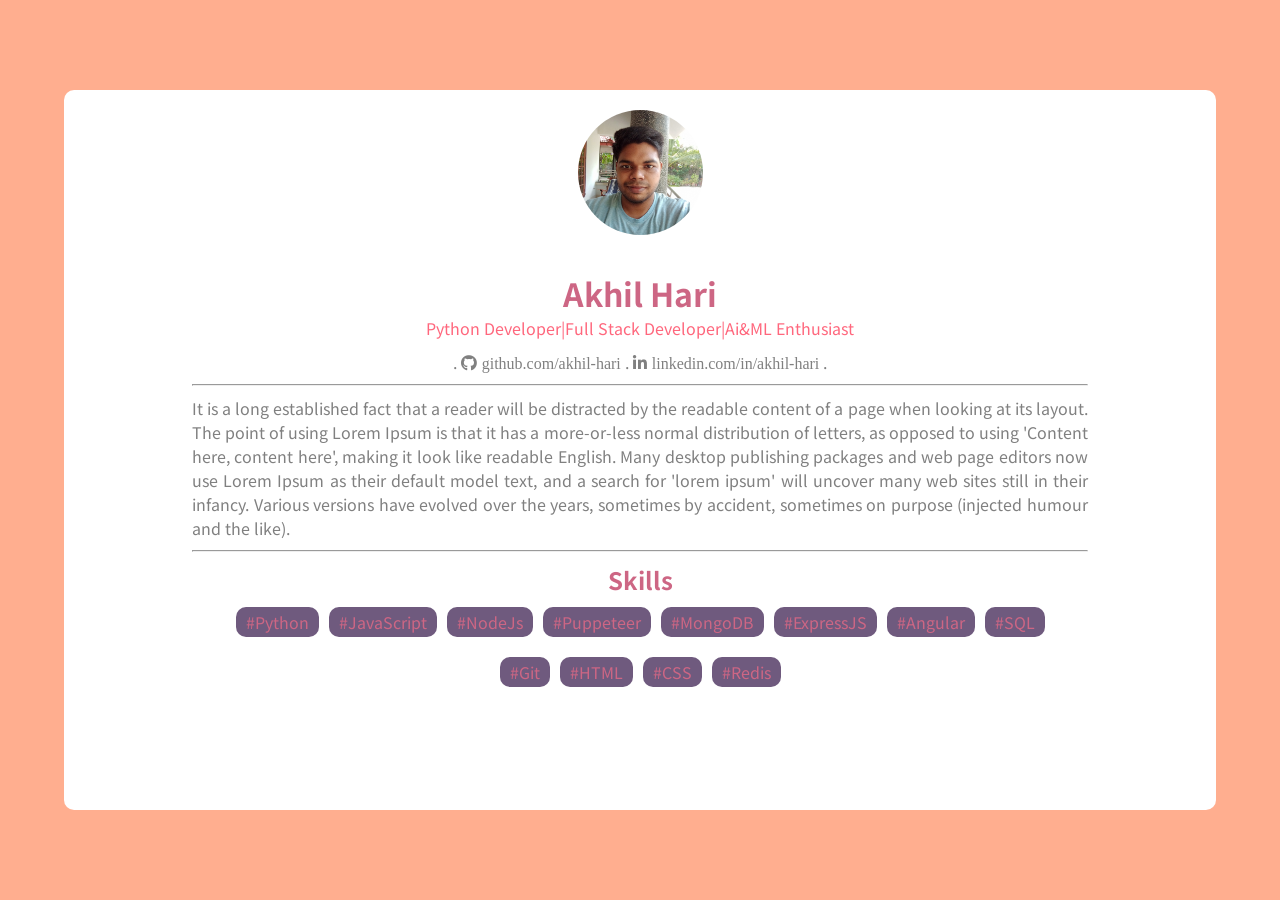
==== index.html @ d39a9b60 "color change" ====
<!DOCTYPE html>
<html>
<head>
	<title>Akhil Hari</title>

	<link rel="stylesheet" href="styles.css">
	<meta name="viewport" content="width=device-width,initial-scale=1.0">
	<meta charset="UTF-8">
	<link rel="preconnect" href="https://fonts.googleapis.com">
	<link rel="preconnect" href="https://fonts.gstatic.com" crossorigin>
	<link href="https://fonts.googleapis.com/css2?family=Noto+Sans+HK&display=swap" rel="stylesheet"> 
	<link rel="stylesheet" href="https://cdnjs.cloudflare.com/ajax/libs/font-awesome/5.15.3/css/all.min.css" integrity="sha512-iBBXm8fW90+nuLcSKlbmrPcLa0OT92xO1BIsZ+ywDWZCvqsWgccV3gFoRBv0z+8dLJgyAHIhR35VZc2oM/gI1w==" crossorigin="anonymous" referrerpolicy="no-referrer" />
</head>
<body>
	<div id='header'>
	
	
	</div>
	<div id="over">
	
	</div>
	
	<div id="body">
		<img src="pic.jpg" id="pic">
		<h1>Akhil Hari</h1>
		<p style="color:#FF677D">Python Developer|Full Stack Developer|Ai&ML Enthusiast</p>
		<div id="social">.
				<i class="fab fa-github"><a href="https://github.com/akhil-hari" onclick="window.open(e.href);" target="_blank">github.com/akhil-hari</a></i>
				.
		
		<i class="fab fa-linkedin-in" aria-hidden="true"><a href="https://www.linkedin.com/in/akhil-hari" onclick="window.open(e.href);" target="_blank">linkedin.com/in/akhil-hari</a></i>
.
		</div>

		
		<hr>
		
		<p style="text-align:justify">It is a long established fact that a reader will be distracted by the readable content of a page when looking at its layout. The point of using Lorem Ipsum is that it has a more-or-less normal distribution of letters, as opposed to using 'Content here, content here', making it look like readable English. Many desktop publishing packages and web page editors now use Lorem Ipsum as their default model text, and a search for 'lorem ipsum' will uncover many web sites still in their infancy. Various versions have evolved over the years, sometimes by accident, sometimes on purpose (injected humour and the like).</p>
		<hr>
		<h2>Skills</h2>
		<div style="max-width:850px;margin: auto;">
			<span class="skill">#Python</span>
			<span class="skill">#JavaScript</span>
			<span class="skill">#NodeJs</span>
			<span class="skill">#Puppeteer</span>
			<span class="skill">#MongoDB</span>
			<span class="skill">#ExpressJS</span>
			<span class="skill">#Angular</span>
			<span class="skill">#SQL</span>
			<span class="skill">#Git</span>
			<span class="skill">#HTML</span>
			<span class="skill">#CSS</span>
			<span class="skill">#Redis</span>


		</div>
	</div>
	

	


	 <script src="main.js"></script>
</body>
</html>
---- styles.css ----
*{
	margin:0px;
	padding:0px;
	box-sizing:border-box

}

body{
	background-color:#FFAE8F;
	font-family: 'Noto Sans HK', sans-serif;
}
	

#header{
	display:none;
	background-color:gray;
	height:50px;
	position:sticky;
	top:0px;
	
	
	
}
#over{
	height:10vh;
	
}
#pic{
	height:125px;
	width:125px;
	object-fit: cover;
	border:none;
	outline:none;
	border-radius:50%;
	background-color:gray;
	margin-bottom:30px;
}
h1{
	color:#CD6684;
}
h2{
	color:#CD6684;
}
hr{
	color:lightblue;
	margin-top:10px;
	margin-bottom:10px;
}
#social{
	margin-top:10px
}
social i{
	margin-left:20px
}
#social a{
	margin-left:5px;
	text-decoration:none;
	color:gray;
}
#social a:visited{
	text-decoration:none;
	color:gray;
}
#social a:hover{
	color:#484848
}
#body{
	padding:20px;
	padding-left:10%;
	padding-right:10%;
	color:gray;
	text-align:center;
	background-color:white;
	margin-left:5vw;
	margin-right:5vw;
	min-height:80vh;
	height:fit-content;
	
	border-radius :10px;
}

.skill{
	display:inline-block;
	color: #CD6684;
	background-color: #6F5A7E;
	border-radius:10px;
	padding:3px 10px;
	margin: 10px 3px;
}
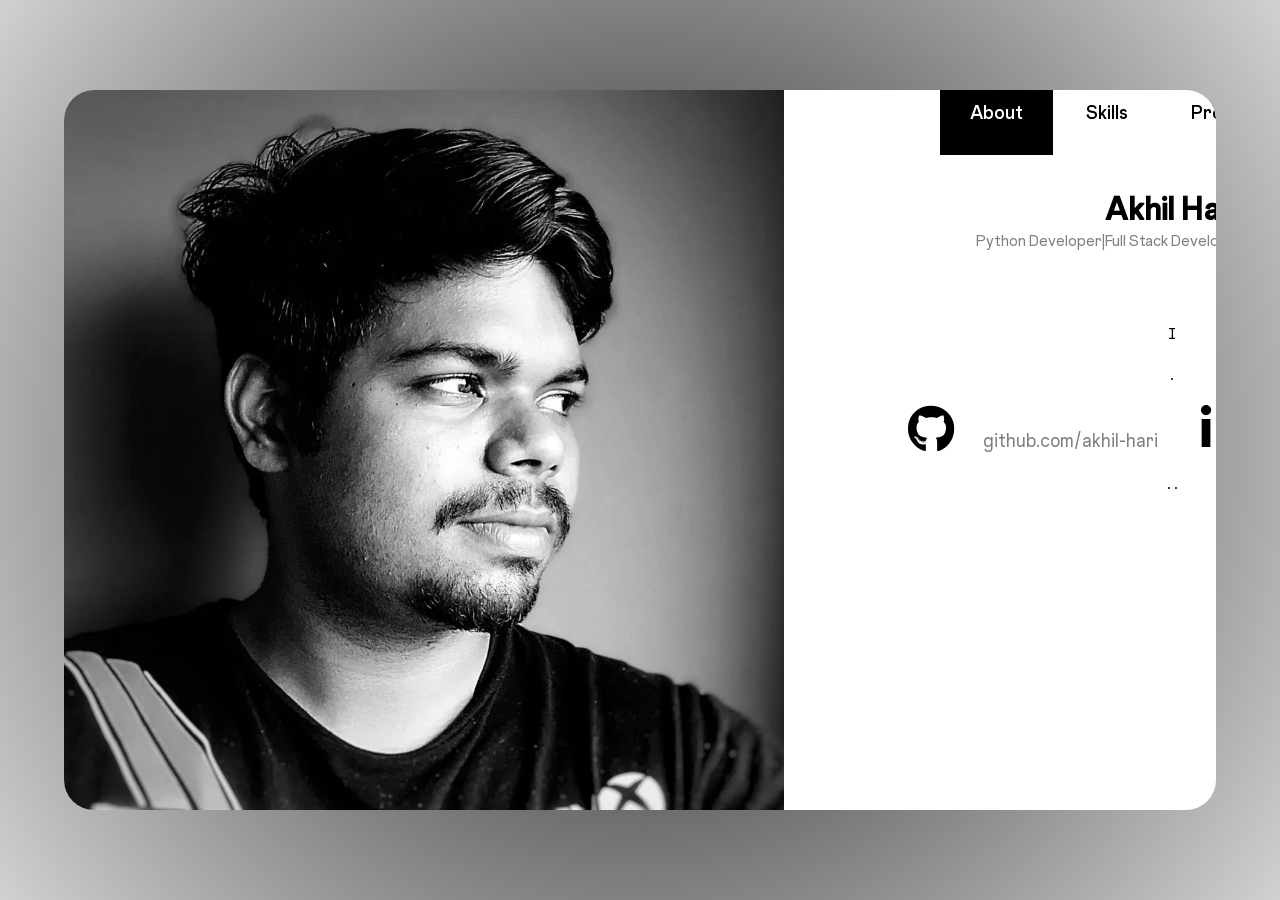
==== commit 77410af8: "new look" ====
--- a/index.html
+++ b/index.html
@@ -1,65 +1,63 @@
 <!DOCTYPE html>
-<html>
+<html lang="en">
 <head>
+	<meta charset="UTF-8">
+	<meta http-equiv="X-UA-Compatible" content="IE=edge">
+	<meta name="viewport" content="width=device-width, initial-scale=1.0">
+	<link rel="stylesheet" href="styles.css">
+	<link rel="stylesheet" href="https://cdnjs.cloudflare.com/ajax/libs/font-awesome/5.15.3/css/all.min.css" integrity="sha512-iBBXm8fW90+nuLcSKlbmrPcLa0OT92xO1BIsZ+ywDWZCvqsWgccV3gFoRBv0z+8dLJgyAHIhR35VZc2oM/gI1w==" crossorigin="anonymous" referrerpolicy="no-referrer" />
 	<title>Akhil Hari</title>
-
-	<link rel="stylesheet" href="styles.css">
-	<meta name="viewport" content="width=device-width,initial-scale=1.0">
-	<meta charset="UTF-8">
-	<link rel="preconnect" href="https://fonts.googleapis.com">
-	<link rel="preconnect" href="https://fonts.gstatic.com" crossorigin>
-	<link href="https://fonts.googleapis.com/css2?family=Noto+Sans+HK&display=swap" rel="stylesheet"> 
-	<link rel="stylesheet" href="https://cdnjs.cloudflare.com/ajax/libs/font-awesome/5.15.3/css/all.min.css" integrity="sha512-iBBXm8fW90+nuLcSKlbmrPcLa0OT92xO1BIsZ+ywDWZCvqsWgccV3gFoRBv0z+8dLJgyAHIhR35VZc2oM/gI1w==" crossorigin="anonymous" referrerpolicy="no-referrer" />
 </head>
 <body>
-	<div id='header'>
+	<div style="display:flex;flex-direction:row;height:80vh;width:90vw;margin:auto; overflow:hidden;border-radius:30px;background-color:white;">
+		<img src="/assets/pic.jpg" style="height:100%">
+		<div >
+			<div id="navbar">
+				<a class="active" href="/">About</a>
+				<a  href="/skills">Skills</a>
+				<a href="/projects">Projects</a>
+				<a href="/blogs">Blogs</a>
+
+			</div>
+
+			<div style="display:flex;flex-direction:row ; vertical-align:middle;height:100%">
+				<div style="display:flex;flex-direction:column;text-align: center;height:100%;padding:3vw;min-width: 700px;margin:auto;">
+					<h1 style="font-family: 'Instagram Sans Medium';">Akhil Hari</h1>
+					<p style="color: gray">Python Developer|Full Stack Developer|Ai&ML Enthusiast</p>
+					<br>
+					<div class="thirty-px-block">
 	
+					</div>
+				<br>
+					<p>
+						I
+					</p>
+					<div class="ten-px-block">
 	
-	</div>
-	<div id="over">
+					</div>
+					<div id="social">.
+						<div style="display: block;">
+							<i class="fab fa-github"></i>
+							<a href="https://github.com/akhil-hari" onclick="window.open(e.href);" target="_blank">github.com/akhil-hari</a>
 	
+						<!-- </div>
+						<div style="display: block;"> -->
+							<i class="fab fa-linkedin-in"></i>
+							<a href="https://www.linkedin.com/in/akhil-hari" onclick="window.open(e.href);" target="_blank">linkedin.com/in/akhil-hari</a>
+	
+						</div>
+						
+						.
+				
+				<!-- <i class="fab fa-linkedin-in" aria-hidden="true"><a href="https://www.linkedin.com/in/akhil-hari" onclick="window.open(e.href);" target="_blank">linkedin.com/in/akhil-hari</a></i> -->
+		.
+				</div>
+			</div>
+
+			</div>
+		</div>
+
 	</div>
 	
-	<div id="body">
-		<img src="pic.jpg" id="pic">
-		<h1>Akhil Hari</h1>
-		<p style="color:#FF677D">Python Developer|Full Stack Developer|Ai&ML Enthusiast</p>
-		<div id="social">.
-				<i class="fab fa-github"><a href="https://github.com/akhil-hari" onclick="window.open(e.href);" target="_blank">github.com/akhil-hari</a></i>
-				.
-		
-		<i class="fab fa-linkedin-in" aria-hidden="true"><a href="https://www.linkedin.com/in/akhil-hari" onclick="window.open(e.href);" target="_blank">linkedin.com/in/akhil-hari</a></i>
-.
-		</div>
-
-		
-		<hr>
-		
-		<p style="text-align:justify">It is a long established fact that a reader will be distracted by the readable content of a page when looking at its layout. The point of using Lorem Ipsum is that it has a more-or-less normal distribution of letters, as opposed to using 'Content here, content here', making it look like readable English. Many desktop publishing packages and web page editors now use Lorem Ipsum as their default model text, and a search for 'lorem ipsum' will uncover many web sites still in their infancy. Various versions have evolved over the years, sometimes by accident, sometimes on purpose (injected humour and the like).</p>
-		<hr>
-		<h2>Skills</h2>
-		<div style="max-width:850px;margin: auto;">
-			<span class="skill">#Python</span>
-			<span class="skill">#JavaScript</span>
-			<span class="skill">#NodeJs</span>
-			<span class="skill">#Puppeteer</span>
-			<span class="skill">#MongoDB</span>
-			<span class="skill">#ExpressJS</span>
-			<span class="skill">#Angular</span>
-			<span class="skill">#SQL</span>
-			<span class="skill">#Git</span>
-			<span class="skill">#HTML</span>
-			<span class="skill">#CSS</span>
-			<span class="skill">#Redis</span>
-
-
-		</div>
-	</div>
-	
-
-	
-
-
-	 <script src="main.js"></script>
 </body>
-</html> 
+</html>
--- a/styles.css
+++ b/styles.css
@@ -1,4 +1,4 @@
-*{
+/* *{
 	margin:0px;
 	padding:0px;
 	box-sizing:border-box
@@ -8,6 +8,9 @@
 body{
 	background-color:#FFAE8F;
 	font-family: 'Noto Sans HK', sans-serif;
+	display:flex;
+	flex-direction: row;
+	height: 80vh;
 }
 	
 
@@ -86,4 +89,93 @@
 	border-radius:10px;
 	padding:3px 10px;
 	margin: 10px 3px;
+} */
+
+*{
+	margin: 0;
+	padding: 0;
 }
+@font-face {
+    font-family: 'Instagram Sans Medium';
+    src: local('Instagram Sans Medium'), local('Instagram-Sans-Medium'),
+        url('/assets/fonts/InstagramSans-Medium.woff2') format('woff2'),
+        url('/assets/fonts/InstagramSans-Medium.woff') format('woff'),
+        url('/assets/fonts/InstagramSans-Medium.ttf') format('truetype');
+    font-weight: 500;
+    font-style: normal;
+  }
+
+  @font-face {
+    font-family: 'Instagram Sans';
+    src: local('Instagram Sans Regular'), local('Instagram-Sans-Regular'),
+        url('/assets/fonts/InstagramSans-Regular.woff2') format('woff2'),
+        url('/assets/fonts/InstagramSans-Regular.woff') format('woff'),
+        url('/assets/fonts/InstagramSans-Regular.ttf') format('truetype');
+    font-weight: 400;
+    font-style: normal;
+  }
+body{
+	height:100vh;
+	/* min-width: 400px; */
+	font-family: 'Instagram Sans';
+	display: flex;
+	vertical-align: middle;
+	background: rgb(24,24,24);
+	background: radial-gradient(circle, rgba(24,24,24,1) 0%, rgba(207,209,210,1) 100%);
+}
+
+
+#social{
+	margin-top:10px
+}
+#social i{
+	margin-left:20px;
+	font-size:48px;
+	padding:20px;
+}
+#social a{
+	margin-left:5px;
+	text-decoration:none;
+	font-size:1.2rem;
+	color:gray;
+}
+#social a:visited{
+	text-decoration:none;
+	color:gray;
+}
+#social a:hover{
+	color:#484848;
+	text-decoration: underline;
+}
+#navbar{
+	margin-top:10px;
+	font-family: 'Instagram Sans Medium';
+	height:50px;
+	position: relative;
+	top:0px;
+	/* border: 1px solid red; */
+	width: 100%;
+	z-index: 100;
+	text-align: center;
+}
+#navbar a{
+	color: black;
+	padding: 30px;
+	font-size:1.2rem;
+	text-decoration: none;
+}
+
+#navbar a.active{
+	color: white;
+	background-color:black;
+}
+#navbar a:hover{
+	text-decoration: underline;
+}
+
+.thirty-px-block{
+ height:30px;
+}
+.ten-px-block{
+	height:10px;
+   }
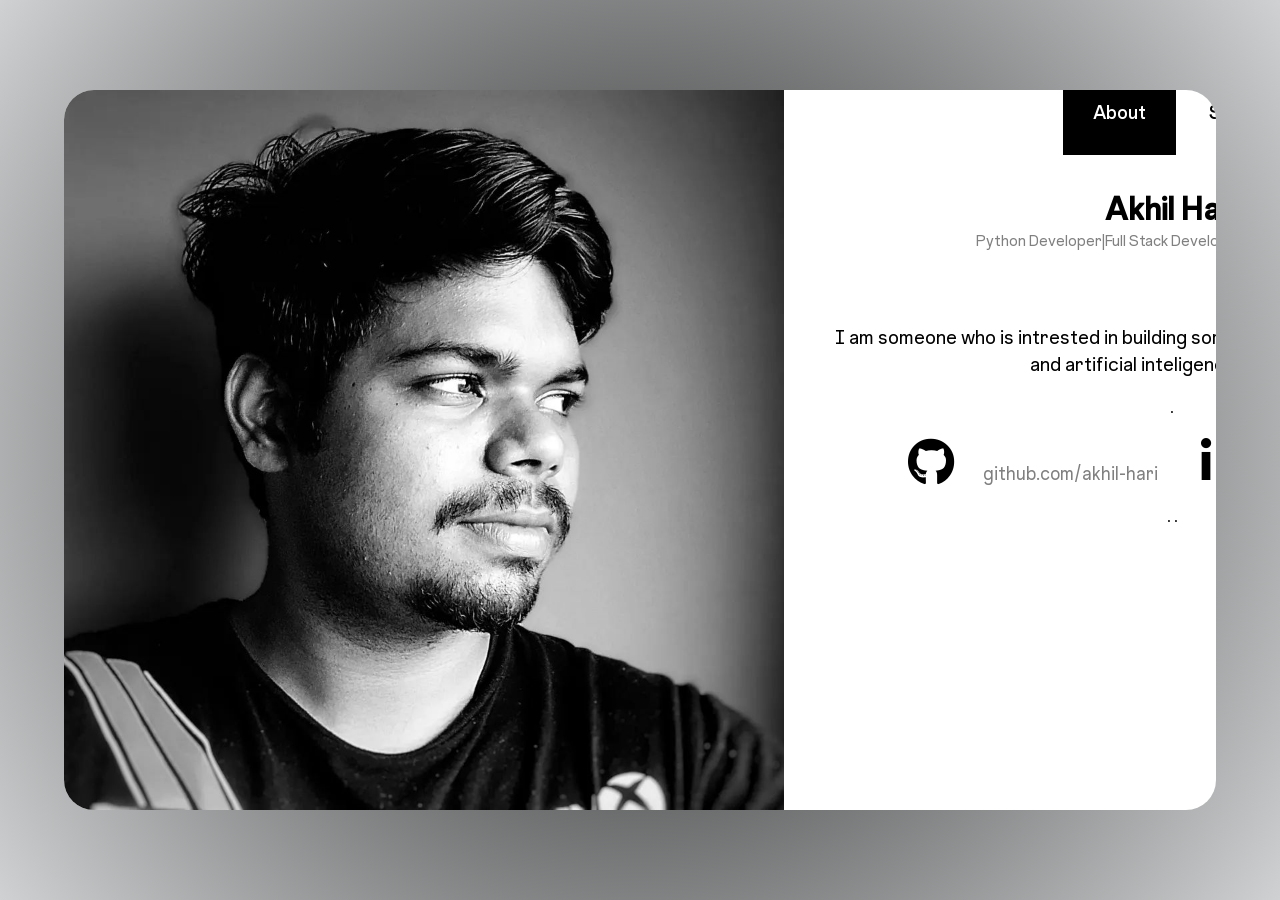
==== commit 5a3d57e5: "uu" ====
--- a/index.html
+++ b/index.html
@@ -6,6 +6,7 @@
 	<meta name="viewport" content="width=device-width, initial-scale=1.0">
 	<link rel="stylesheet" href="styles.css">
 	<link rel="stylesheet" href="https://cdnjs.cloudflare.com/ajax/libs/font-awesome/5.15.3/css/all.min.css" integrity="sha512-iBBXm8fW90+nuLcSKlbmrPcLa0OT92xO1BIsZ+ywDWZCvqsWgccV3gFoRBv0z+8dLJgyAHIhR35VZc2oM/gI1w==" crossorigin="anonymous" referrerpolicy="no-referrer" />
+	<script src="/main.js"></script>
 	<title>Akhil Hari</title>
 </head>
 <body>
@@ -13,10 +14,10 @@
 		<img src="/assets/pic.jpg" style="height:100%">
 		<div >
 			<div id="navbar">
-				<a class="active" href="/">About</a>
-				<a  href="/skills">Skills</a>
-				<a href="/projects">Projects</a>
-				<a href="/blogs">Blogs</a>
+				<a class="active" onclick="switchState('about')">About</a>
+				<a onclick="switchState('skills')">Skills</a>
+				<!-- <a href="/projects">Projects</a> -->
+				<!-- <a href="/blogs">Blogs</a> -->
 
 			</div>
 
@@ -29,8 +30,8 @@
 	
 					</div>
 				<br>
-					<p>
-						I
+					<p class="content">
+						I am someone who is intrested in building somthing creative.Interested in web and artificial inteligence projects
 					</p>
 					<div class="ten-px-block">
 	
@@ -38,12 +39,12 @@
 					<div id="social">.
 						<div style="display: block;">
 							<i class="fab fa-github"></i>
-							<a href="https://github.com/akhil-hari" onclick="window.open(e.href);" target="_blank">github.com/akhil-hari</a>
+							<a href="https://github.com/akhil-hari" target="_blank">github.com/akhil-hari</a>
 	
 						<!-- </div>
 						<div style="display: block;"> -->
 							<i class="fab fa-linkedin-in"></i>
-							<a href="https://www.linkedin.com/in/akhil-hari" onclick="window.open(e.href);" target="_blank">linkedin.com/in/akhil-hari</a>
+							<a href="https://www.linkedin.com/in/akhil-hari"  target="_blank">linkedin.com/in/akhil-hari</a>
 	
 						</div>
 						
@@ -58,6 +59,18 @@
 		</div>
 
 	</div>
+
+	<script>
+		function loadState() {
+			let params = new URLSearchParams(window.location.search);
+			let state = params.get("state")
+			if(state){
+				switchState(state);
+			}
+    
+	}
+	loadState();
+	</script>
 	
 </body>
 </html>
--- a/styles.css
+++ b/styles.css
@@ -163,9 +163,12 @@
 	padding: 30px;
 	font-size:1.2rem;
 	text-decoration: none;
+	user-select: none;
+	cursor: pointer;
 }
 
 #navbar a.active{
+	
 	color: white;
 	background-color:black;
 }
@@ -179,3 +182,6 @@
 .ten-px-block{
 	height:10px;
    }
+.content{
+	font-size: 1.3rem;
+}
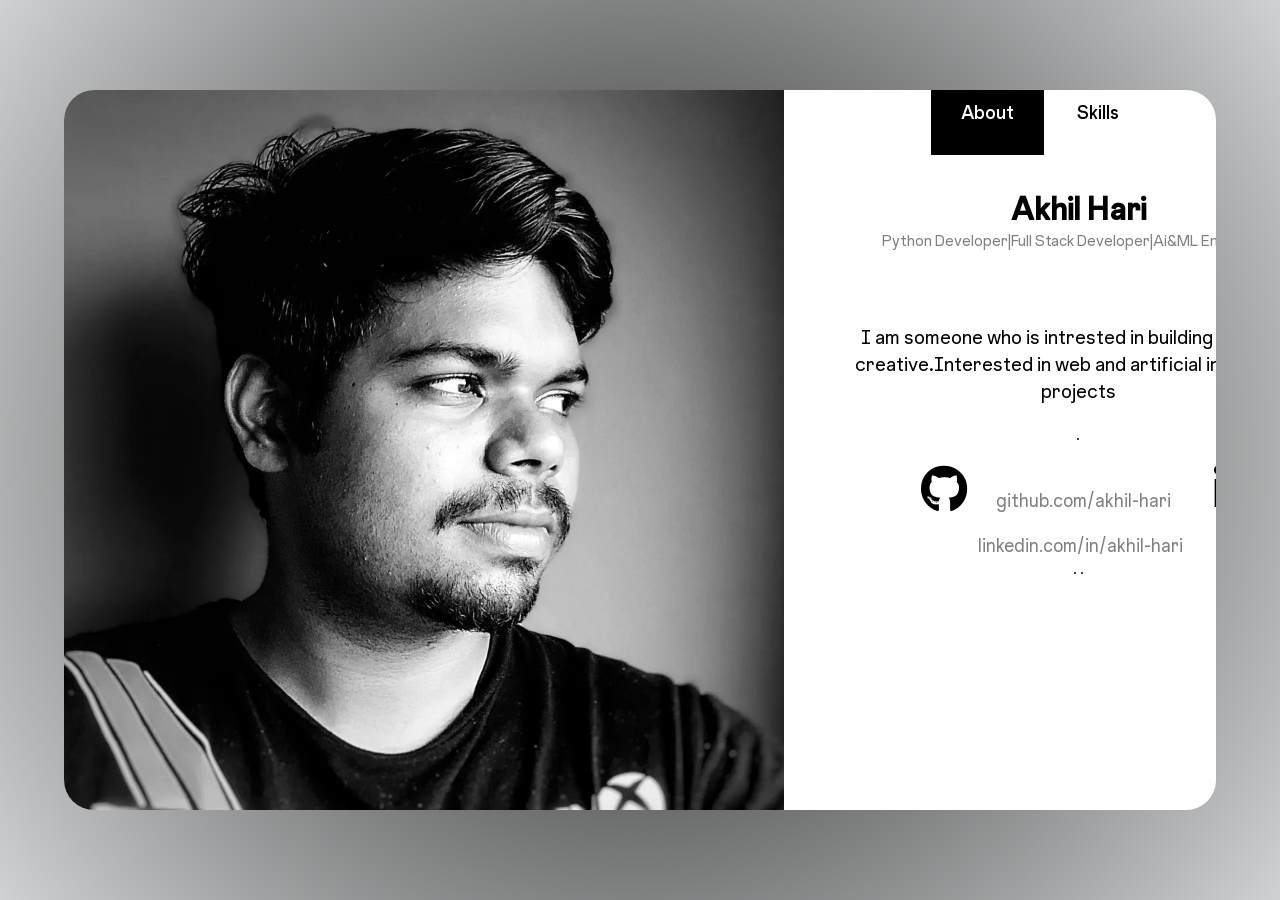
==== commit cd0344b6: "skills" ====
--- a/index.html
+++ b/index.html
@@ -11,18 +11,16 @@
 </head>
 <body>
 	<div style="display:flex;flex-direction:row;height:80vh;width:90vw;margin:auto; overflow:hidden;border-radius:30px;background-color:white;">
-		<img src="/assets/pic.jpg" style="height:100%">
-		<div >
-			<div id="navbar">
-				<a class="active" onclick="switchState('about')">About</a>
-				<a onclick="switchState('skills')">Skills</a>
+		<img id="left-img" src="/assets/pic.jpg" style="height:100%">
+		<div  >
+			<div id="navbar" style="justify-content: center">
+				<a class="active" onclick="switchState('about', event)">About</a>
+				<a onclick="switchState('skills', event)">Skills</a>
 				<!-- <a href="/projects">Projects</a> -->
 				<!-- <a href="/blogs">Blogs</a> -->
-
 			</div>
-
-			<div style="display:flex;flex-direction:row ; vertical-align:middle;height:100%">
-				<div style="display:flex;flex-direction:column;text-align: center;height:100%;padding:3vw;min-width: 700px;margin:auto;">
+			<div id="about-tab" style="display:flex;flex-direction:row ; vertical-align:middle;height:100%">
+				<div style="display:flex;flex-direction:column;text-align: center;height:100%;padding:3vw;min-width: 40vw;margin:auto;">
 					<h1 style="font-family: 'Instagram Sans Medium';">Akhil Hari</h1>
 					<p style="color: gray">Python Developer|Full Stack Developer|Ai&ML Enthusiast</p>
 					<br>
@@ -41,8 +39,6 @@
 							<i class="fab fa-github"></i>
 							<a href="https://github.com/akhil-hari" target="_blank">github.com/akhil-hari</a>
 	
-						<!-- </div>
-						<div style="display: block;"> -->
 							<i class="fab fa-linkedin-in"></i>
 							<a href="https://www.linkedin.com/in/akhil-hari"  target="_blank">linkedin.com/in/akhil-hari</a>
 	
@@ -56,7 +52,13 @@
 			</div>
 
 			</div>
+			<div id="skills-tab" style="display:none;flex-direction:row ; vertical-align:middle;height:100%;">
+				<div style="display:flex;flex-direction:column;text-align: center;height:100%;padding:3vw;min-width: 40vw;margin:auto;">
+				</div>
+			
+			</div>
 		</div>
+		
 
 	</div>
 
--- a/styles.css
+++ b/styles.css
@@ -155,6 +155,7 @@
 	top:0px;
 	/* border: 1px solid red; */
 	width: 100%;
+	max-width: 40vw;
 	z-index: 100;
 	text-align: center;
 }
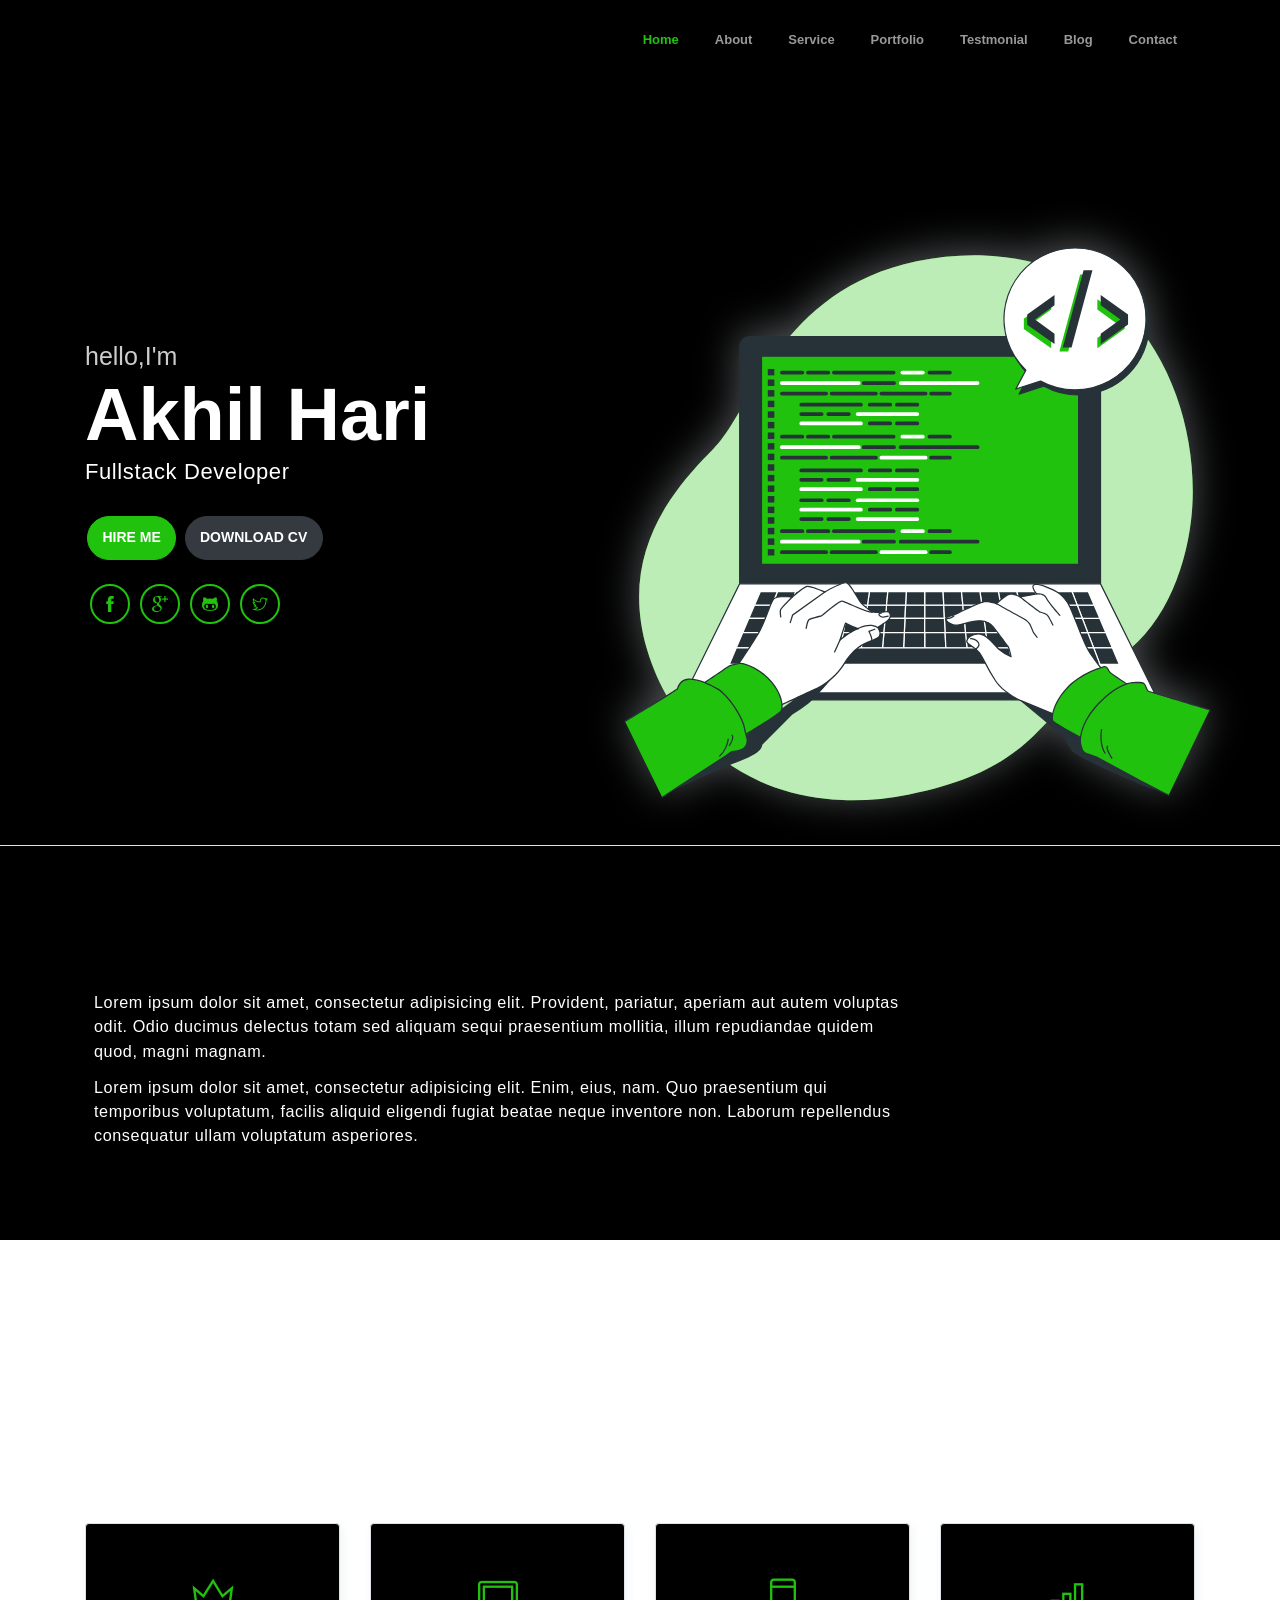
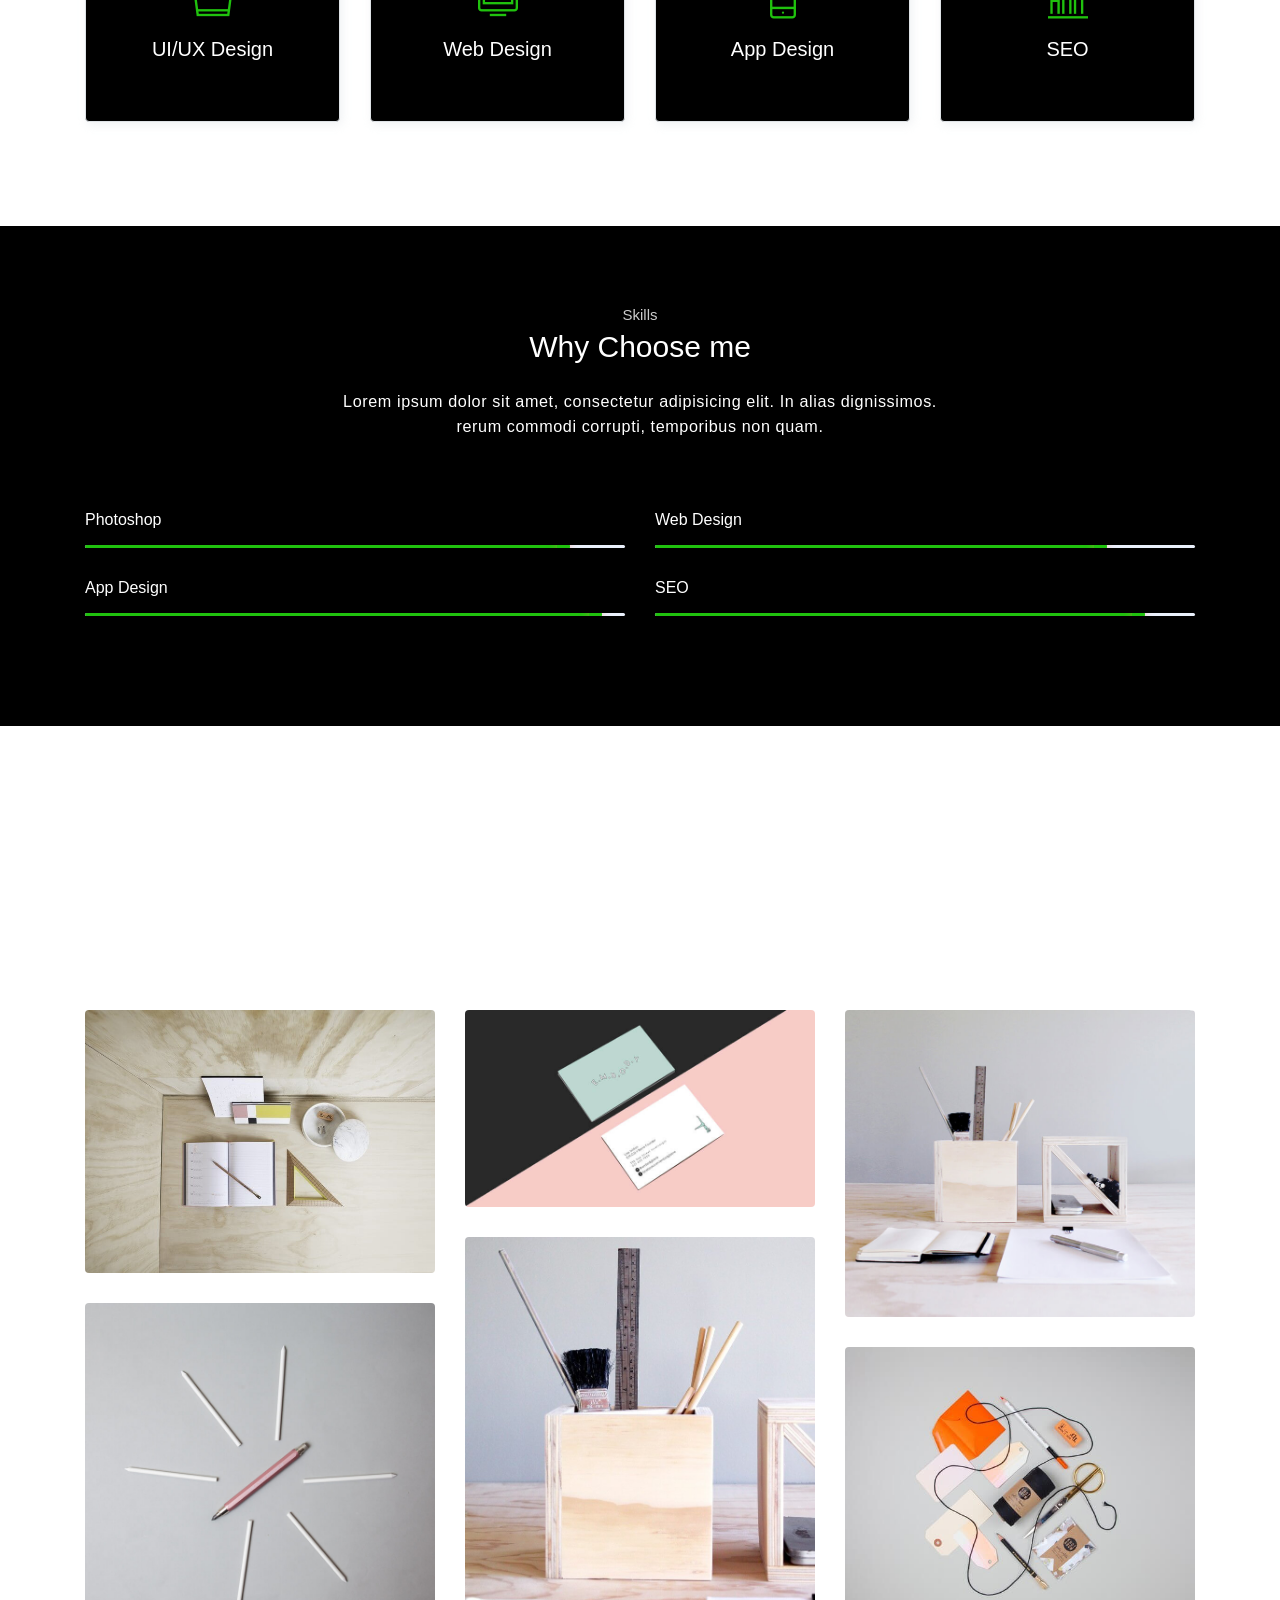
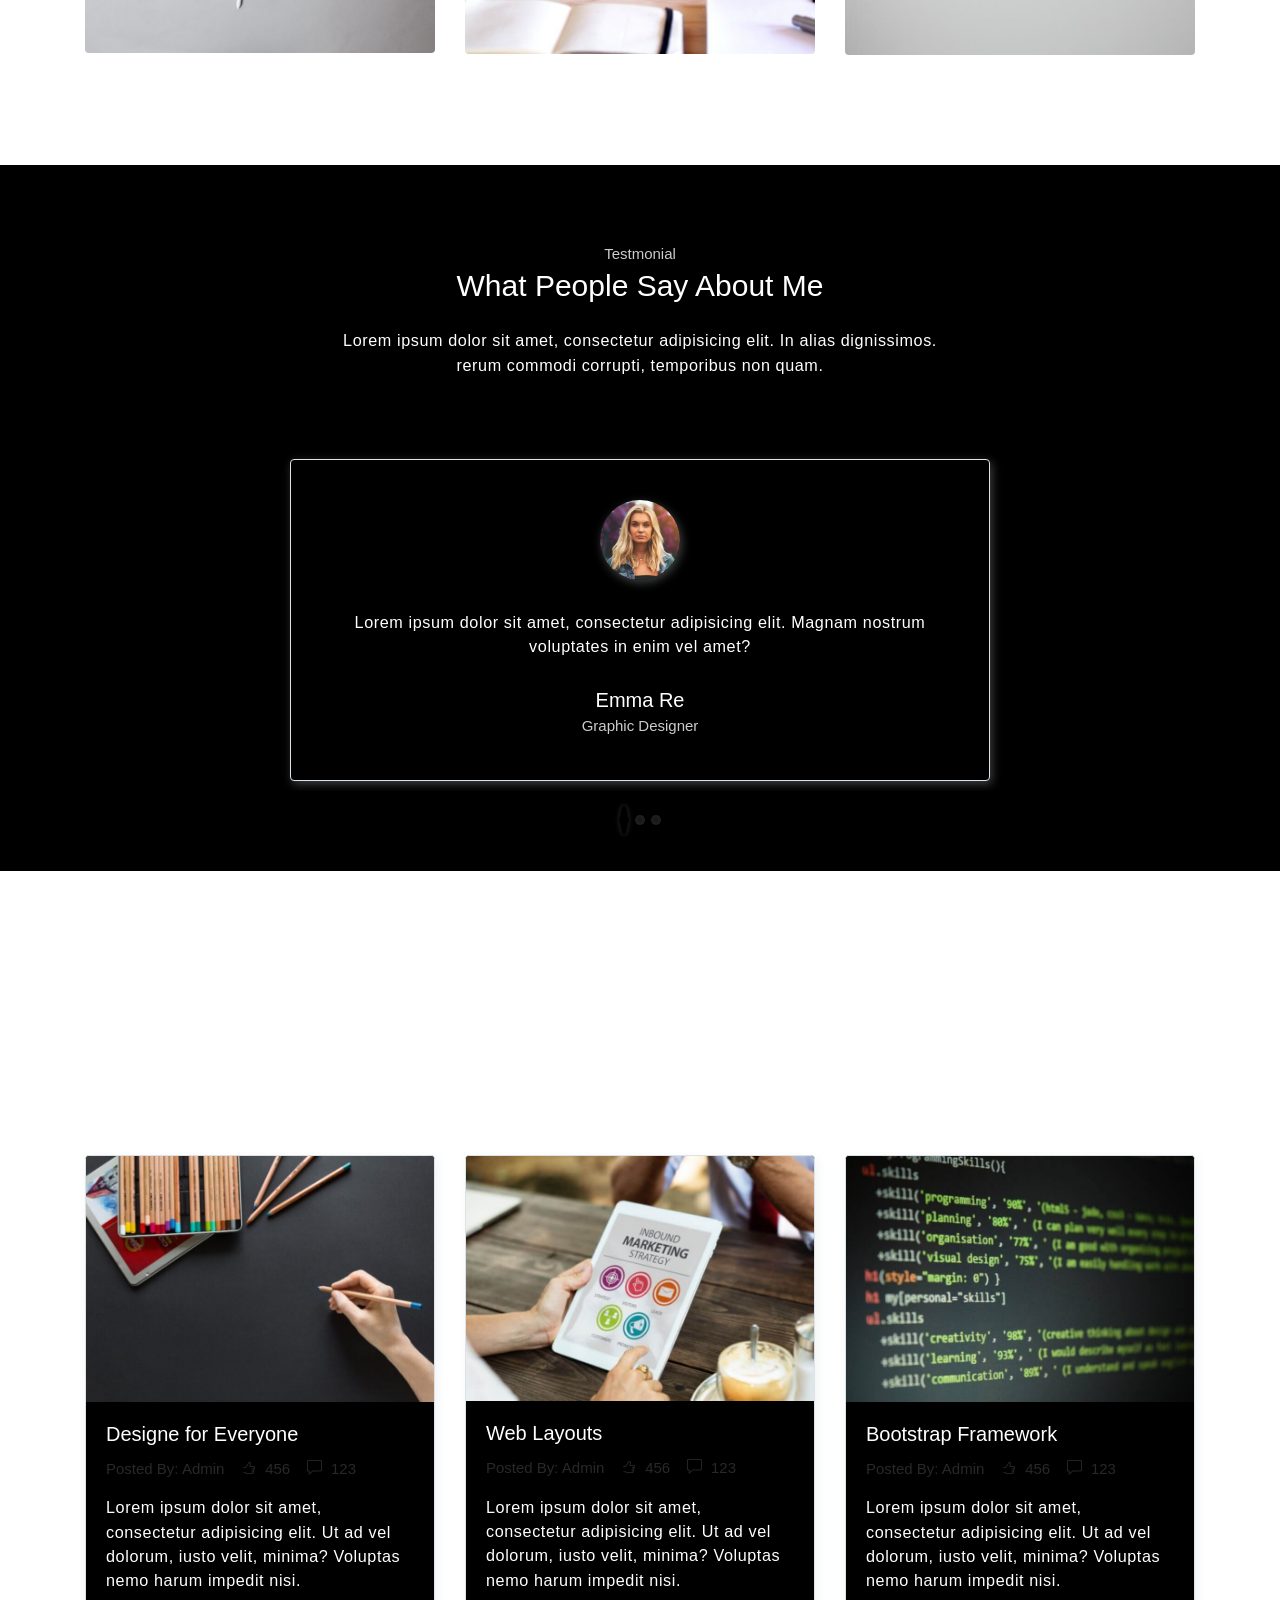
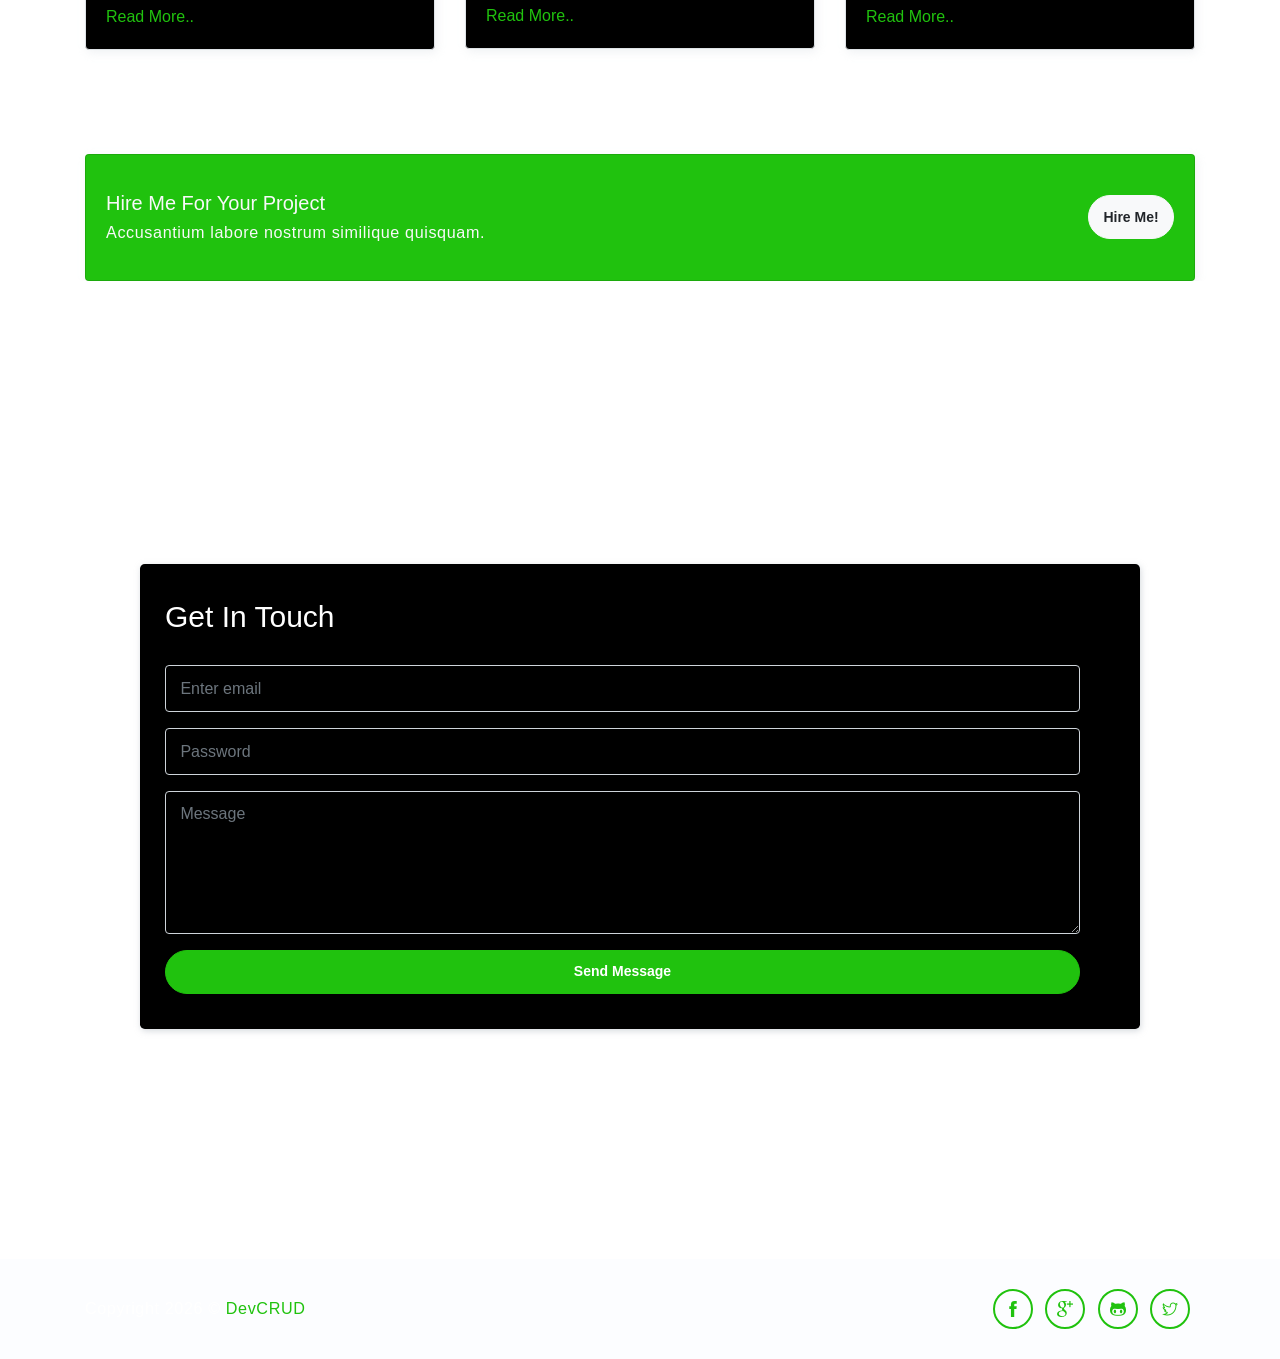
==== commit d29bef68: "port folio" ====
--- a/index.html
+++ b/index.html
@@ -1,78 +1,485 @@
 <!DOCTYPE html>
 <html lang="en">
 <head>
-	<meta charset="UTF-8">
-	<meta http-equiv="X-UA-Compatible" content="IE=edge">
-	<meta name="viewport" content="width=device-width, initial-scale=1.0">
-	<link rel="stylesheet" href="styles.css">
-	<link rel="stylesheet" href="https://cdnjs.cloudflare.com/ajax/libs/font-awesome/5.15.3/css/all.min.css" integrity="sha512-iBBXm8fW90+nuLcSKlbmrPcLa0OT92xO1BIsZ+ywDWZCvqsWgccV3gFoRBv0z+8dLJgyAHIhR35VZc2oM/gI1w==" crossorigin="anonymous" referrerpolicy="no-referrer" />
-	<script src="/main.js"></script>
-	<title>Akhil Hari</title>
+	<meta charset="utf-8">
+    <meta name="viewport" content="width=device-width, initial-scale=1, shrink-to-fit=no">
+    <meta name="description" content="Start your development with Steller landing page.">
+    <meta name="author" content="Devcrud">
+    <title>Steller Landing page | Free Bootstrap 4.1 landing page</title>
+    <!-- font icons -->
+    <link rel="stylesheet" href="assets/vendors/themify-icons/css/themify-icons.css">
+    <!-- Bootstrap + Steller main styles -->
+	<link rel="stylesheet" href="assets/css/steller.css">
 </head>
-<body>
-	<div style="display:flex;flex-direction:row;height:80vh;width:90vw;margin:auto; overflow:hidden;border-radius:30px;background-color:white;">
-		<img id="left-img" src="/assets/pic.jpg" style="height:100%">
-		<div  >
-			<div id="navbar" style="justify-content: center">
-				<a class="active" onclick="switchState('about', event)">About</a>
-				<a onclick="switchState('skills', event)">Skills</a>
-				<!-- <a href="/projects">Projects</a> -->
-				<!-- <a href="/blogs">Blogs</a> -->
-			</div>
-			<div id="about-tab" style="display:flex;flex-direction:row ; vertical-align:middle;height:100%">
-				<div style="display:flex;flex-direction:column;text-align: center;height:100%;padding:3vw;min-width: 40vw;margin:auto;">
-					<h1 style="font-family: 'Instagram Sans Medium';">Akhil Hari</h1>
-					<p style="color: gray">Python Developer|Full Stack Developer|Ai&ML Enthusiast</p>
-					<br>
-					<div class="thirty-px-block">
+<body data-spy="scroll" data-target=".navbar" data-offset="40" id="home">
+
+    <!-- Page navigation -->
+    <nav class="navbar navbar-expand-lg navbar-light fixed-top" data-spy="affix" data-offset-top="0">
+        <div class="container">
+            <button class="navbar-toggler" type="button" data-toggle="collapse" data-target="#navbarSupportedContent" aria-controls="navbarSupportedContent" aria-expanded="false" aria-label="Toggle navigation">
+                <span class="navbar-toggler-icon"></span>
+            </button>
+
+            <div class="collapse navbar-collapse" id="navbarSupportedContent">
+                <ul class="navbar-nav ml-auto align-items-center">
+                    <li class="nav-item">
+                        <a class="nav-link" href="#home">Home</a>
+                    </li>
+                    <li class="nav-item">
+                        <a class="nav-link" href="#about">About</a>
+                    </li>
+                    <li class="nav-item">
+                        <a class="nav-link" href="#service">Service</a>
+                    </li>                   
+                    <li class="nav-item">
+                        <a class="nav-link" href="#portfolio">Portfolio</a>
+                    </li>
+                    <li class="nav-item">
+                        <a class="nav-link" href="#testmonial">Testmonial</a>
+                    </li>
+                    <li class="nav-item">
+                        <a class="nav-link" href="#blog">Blog</a>
+                    </li>
+                    <li class="nav-item">
+                        <a class="nav-link" href="#contact">Contact</a>
+                    </li>
+                </ul>
+            </div>
+        </div>          
+    </nav>
+    <!-- End of page navibation -->
+
+    <!-- Page Header -->
+    <header class="header" id="home">
+        <div class="container">
+            <div class="infos">
+                <h6 class="subtitle">hello,I'm</h6>
+                <h6 class="title">Akhil Hari</h6>
+                <p>Fullstack Developer</p>
+
+                <div class="buttons pt-3">
+                    <button class="btn btn-primary rounded">HIRE ME</button>
+                    <button class="btn btn-dark rounded">DOWNLOAD CV</button>
+                </div>      
+
+                <div class="socials mt-4">
+                    <a class="social-item" href="javascript:void(0)"><i class="ti-facebook"></i></a>
+                    <a class="social-item" href="javascript:void(0)"><i class="ti-google"></i></a>
+                    <a class="social-item" href="javascript:void(0)"><i class="ti-github"></i></a>
+                    <a class="social-item" href="javascript:void(0)"><i class="ti-twitter"></i></a>
+                </div>
+            </div>              
+            <div class="img-holder">
+                <img src="assets/imgs/man.svg" alt="">
+            </div>      
+        </div>  
+
+        <!-- Header-widget -->
+        <!-- <div class="widget">
+            <div class="widget-item">
+                <h2>124</h2>
+                <p>Happy Clients</p>
+            </div>
+            <div class="widget-item">
+                <h2>456</h2>
+                <p>Project Completed</p>
+            </div>
+            <div class="widget-item">
+                <h2>789</h2>
+                <p>Awards Won</p>
+            </div>
+        </div> -->
+    </header>
+    <!-- End of Page Header -->
+    
+    <!-- About section -->
+    <section id="about" class="section mt-3">
+        <div class="container mt-5">
+            <div class="row text-center text-md-left">
+                <div class="pl-md-4 col-md-9">
+                    <!-- <h6 class="title">James Smith</h6>
+                    <p class="subtitle">UI/UX Designer</p> -->
+                    <p>Lorem ipsum dolor sit amet, consectetur adipisicing elit. Provident, pariatur, aperiam aut autem voluptas odit. Odio ducimus delectus totam sed aliquam sequi praesentium mollitia, illum repudiandae quidem quod, magni magnam.</p>
+                    <p>Lorem ipsum dolor sit amet, consectetur adipisicing elit. Enim, eius, nam. Quo praesentium qui temporibus voluptatum, facilis aliquid eligendi fugiat beatae neque inventore non. Laborum repellendus consequatur ullam voluptatum asperiores.</p>
+                    <!-- <button class="btn btn-primary rounded mt-3">DOWNLOAD CV</button>                    -->
+                </div>
+            </div>
+        </div>
+    </section>
+
+    <!-- Service section -->
+    <section id="service" class="section">
+        <div class="container text-center">
+            <h6 class="subtitle">Service</h6>
+            <h6 class="section-title mb-4">What I Do</h6>
+            <p class="mb-5 pb-4">Lorem ipsum dolor sit amet, consectetur adipisicing elit. In alias dignissimos. <br> rerum commodi corrupti, temporibus non quam.</p>
+
+            <div class="row">
+                <div class="col-sm-6 col-md-3 mb-4">
+                    <div class="custom-card card border">
+                        <div class="card-body">
+                            <i class="icon ti-crown"></i>
+                            <h5>UI/UX Design</h5>
+                        </div>
+                    </div>
+                </div>
+                <div class="col-sm-6 col-md-3 mb-4">
+                    <div class="custom-card card border">
+                        <div class="card-body">
+                            <i class="icon ti-desktop"></i>
+                            <h5>Web Design</h5>
+                        </div>
+                    </div>
+                </div>
+                <div class="col-sm-6 col-md-3 mb-4">
+                    <div class="custom-card card border">
+                        <div class="card-body">
+                            <i class="icon ti-mobile"></i>
+                            <h5>App Design</h5>
+                        </div>
+                    </div>
+                </div>
+                <div class="col-sm-6 col-md-3 mb-4">
+                    <div class="custom-card card border">
+                        <div class="card-body">
+                            <i class="icon ti-bar-chart"></i>
+                            <h5>SEO</h5>
+                        </div>
+                    </div>
+                </div>
+            </div>
+        </div>
+    </section>
+    <!-- End of Sectoin -->
+
+    <!-- Skills section -->
+    <section class="section">
+        <div class="container text-center">
+            <h6 class="subtitle">Skills</h6>
+            <h6 class="section-title mb-4">Why Choose me</h6>
+            <p class="mb-5 pb-4">Lorem ipsum dolor sit amet, consectetur adipisicing elit. In alias dignissimos. <br> rerum commodi corrupti, temporibus non quam.</p>
+
+            <div class="row text-left">
+                <div class="col-sm-6">
+                    <h6 class="mb-3">Photoshop</h6>
+                    <div class="progress">
+                        <div class="progress-bar bg-primary" role="progressbar" style="width: 89%;" aria-valuenow="25" aria-valuemin="0" aria-valuemax="100"><span>89%</span></div>
+                    </div>
+                </div>
+                <div class="col-sm-6">
+                    <h6 class="mb-3">Web Design</h6>
+                    <div class="progress">
+                        <div class="progress-bar bg-primary" role="progressbar" style="width: 83%;" aria-valuenow="25" aria-valuemin="0" aria-valuemax="100"><span>83%</span></div>
+                    </div>
+                </div>
+                <div class="col-sm-6">
+                    <h6 class="mb-3">App Design</h6>
+                    <div class="progress">
+                        <div class="progress-bar bg-primary" role="progressbar" style="width: 95%;" aria-valuenow="25" aria-valuemin="0" aria-valuemax="100"><span>95%</span></div>
+                    </div>
+                </div>
+                <div class="col-sm-6">
+                    <h6 class="mb-3">SEO</h6>
+                    <div class="progress">
+                        <div class="progress-bar bg-primary" role="progressbar" style="width: 90%;" aria-valuenow="25" aria-valuemin="0" aria-valuemax="100"><span>90%</span></div>
+                    </div>
+                </div>
+            </div>  
+        </div>
+    </section>
+    <!-- End of Skills sections -->
+
+    <!-- Portfolio section -->
+    <section id="portfolio" class="section">
+        <div class="container text-center">
+            <h6 class="subtitle">Portfolio</h6>
+            <h6 class="section-title mb-4">Check My Wonderful Works</h6>
+            <p class="mb-5 pb-4">Lorem ipsum dolor sit amet, consectetur adipisicing elit. In alias dignissimos. <br> rerum commodi corrupti, temporibus non quam.</p>
+
+            <div class="row">
+                <div class="col-sm-4">
+                    <div class="img-wrapper">
+                        <img src="assets/imgs/folio-1.jpg" alt="">
+                        <div class="overlay">
+                            <div class="overlay-infos">
+                                <h5>Project Title</h5>
+                                <a href="javascript:void(0)"><i class="ti-zoom-in"></i></a>
+                                <a href="javascript:void(0)"><i class="ti-link"></i></a>
+                            </div>  
+                        </div>
+                    </div>
+                    <div class="img-wrapper">
+                        <img src="assets/imgs/folio-2.jpg" alt="">
+                        <div class="overlay">
+                            <div class="overlay-infos">
+                                <h5>Project Title</h5>
+                                <a href="javascript:void(0)"><i class="ti-zoom-in"></i></a>
+                                <a href="javascript:void(0)"><i class="ti-link"></i></a>
+                            </div>                              
+                        </div>
+                    </div>                  
+                </div>
+                <div class="col-sm-4">
+                    <div class="img-wrapper">
+                        <img src="assets/imgs/folio-3.jpg" alt="">
+                        <div class="overlay">
+                            <div class="overlay-infos">
+                                <h5>Project Title</h5>
+                                <a href="javascript:void(0)"><i class="ti-zoom-in"></i></a>
+                                <a href="javascript:void(0)"><i class="ti-link"></i></a>
+                            </div>  
+                        </div>
+                    </div>
+                    <div class="img-wrapper">
+                        <img src="assets/imgs/folio-4.jpg" alt="">
+                        <div class="overlay">
+                            <div class="overlay-infos">
+                                <h5>Project Title</h5>
+                                <a href="javascript:void(0)"><i class="ti-zoom-in"></i></a>
+                                <a href="javascript:void(0)"><i class="ti-link"></i></a>
+                            </div>                              
+                        </div>
+                    </div>                  
+                </div>
+                <div class="col-sm-4">
+                    <div class="img-wrapper">
+                        <img src="assets/imgs/folio-5.jpg" alt="">
+                        <div class="overlay">
+                            <div class="overlay-infos">
+                                <h5>Project Title</h5>
+                                <a href="javascript:void(0)"><i class="ti-zoom-in"></i></a>
+                                <a href="javascript:void(0)"><i class="ti-link"></i></a>
+                            </div>  
+                        </div>
+                    </div>
+                    <div class="img-wrapper">
+                        <img src="assets/imgs/folio-6.jpg" alt="">
+                        <div class="overlay">
+                            <div class="overlay-infos">
+                                <h5>Project Title</h5>
+                                <a href="javascript:void(0)"><i class="ti-zoom-in"></i></a>
+                                <a href="javascript:void(0)"><i class="ti-link"></i></a>
+                            </div>                              
+                        </div>
+                    </div>                  
+                </div>
+            </div>
+
+        </div>
+    </section>
+    <!-- End of portfolio section -->
+
+    <!-- Testmonial Section -->
+    <section id="testmonial" class="section">
+        <div class="container text-center">
+            <h6 class="subtitle">Testmonial</h6>
+            <h6 class="section-title mb-4">What People Say About Me</h6>
+            <p class="mb-5 pb-4">Lorem ipsum dolor sit amet, consectetur adipisicing elit. In alias dignissimos. <br> rerum commodi corrupti, temporibus non quam.</p>
+
+
+            <div id="carouselExampleIndicators" class="carousel slide" data-ride="carousel">
+                <ol class="carousel-indicators">
+                    <li data-target="#carouselExampleIndicators" data-slide-to="0" class="active"></li>
+                    <li data-target="#carouselExampleIndicators" data-slide-to="1"></li>
+                    <li data-target="#carouselExampleIndicators" data-slide-to="2"></li>
+                </ol>
+                <div class="carousel-inner">
+                    <div class="carousel-item active">
+                        <div class="card testmonial-card border">
+                            <div class="card-body">
+                                <img src="assets/imgs/avatar-1.jpg" alt="">
+                                <p>Lorem ipsum dolor sit amet, consectetur adipisicing elit. Magnam nostrum voluptates in enim vel amet?</p>
+                                <h1 class="title">Emma Re</h1>
+                                <h1 class="subtitle">Graphic Designer</h1>
+                            </div>
+                        </div>
+                    </div>
+                    <div class="carousel-item">
+                        <div class="card testmonial-card border">
+                            <div class="card-body">
+                                <img src="assets/imgs/avatar-2.jpg" alt="">
+                                <p>Lorem ipsum dolor sit amet, consectetur adipisicing elit. Magnam nostrum voluptates in enim vel amet?</p>
+                                <h1 class="title">James Bert</h1>
+                                <h1 class="subtitle">Web Designer</h1>
+                            </div>
+                        </div>
+                    </div>
+                    <div class="carousel-item">
+                        <div class="card testmonial-card border">
+                            <div class="card-body">
+                                <img src="assets/imgs/avatar-3.jpg" alt="">
+                                <p>Lorem ipsum dolor sit amet, consectetur adipisicing elit. Magnam nostrum voluptates in enim vel amet?</p>
+                                <h1 class="title">Michael Abra</h1>
+                                <h1 class="subtitle">Web Developer</h1>
+                            </div>
+                        </div>
+                    </div>
+                </div>
+            </div>
+        </div>
+    </section>
+    <!-- End of testmonial section -->
+
+    <!-- Blog Section -->
+    <section id="blog" class="section">
+        <div class="container text-center">
+            <h6 class="subtitle">My Blogs</h6>
+            <h6 class="section-title mb-4">Latest News</h6>
+            <p class="mb-5 pb-4">Lorem ipsum dolor sit amet, consectetur adipisicing elit. In alias dignissimos. <br> rerum commodi corrupti, temporibus non quam.</p>
+
+            <div class="row text-left">
+                <div class="col-md-4">
+                    <div class="card border mb-4">
+                        <img src="assets/imgs/blog-1.jpg" alt="" class="card-img-top w-100">
+                        <div class="card-body">
+                            <h5 class="card-title">Designe for Everyone</h5>
+                            <div class="post-details">
+                                <a href="javascript:void(0)">Posted By: Admin</a>
+                                <a href="javascript:void(0)"><i class="ti-thumb-up"></i> 456</a>
+                                <a href="javascript:void(0)"><i class="ti-comment"></i> 123</a>
+                            </div>
+                            <p>Lorem ipsum dolor sit amet, consectetur adipisicing elit. Ut ad vel dolorum, iusto velit, minima? Voluptas nemo harum impedit nisi.</p>
+                            <a href="javascript:void(0)">Read More..</a>
+                        </div>
+                    </div>
+                </div>
+                <div class="col-md-4">
+                    <div class="card border mb-4">
+                        <img src="assets/imgs/blog-2.jpg" alt="" class="card-img-top w-100">
+                        <div class="card-body">
+                            <h5 class="card-title">Web Layouts</h5>
+                            <div class="post-details">
+                                <a href="javascript:void(0)">Posted By: Admin</a>
+                                <a href="javascript:void(0)"><i class="ti-thumb-up"></i> 456</a>
+                                <a href="javascript:void(0)"><i class="ti-comment"></i> 123</a>
+                            </div>
+                            <p>Lorem ipsum dolor sit amet, consectetur adipisicing elit. Ut ad vel dolorum, iusto velit, minima? Voluptas nemo harum impedit nisi.</p>
+                            <a href="javascript:void(0)">Read More..</a>
+                        </div>
+                    </div>
+                </div>
+                <div class="col-md-4">
+                    <div class="card border mb-4">
+                        <img src="assets/imgs/blog-3.jpg" alt="" class="card-img-top w-100">
+                        <div class="card-body">
+                            <h5 class="card-title">Bootstrap Framework</h5>
+                            <div class="post-details">
+                                <a href="javascript:void(0)">Posted By: Admin</a>
+                                <a href="javascript:void(0)"><i class="ti-thumb-up"></i> 456</a>
+                                <a href="javascript:void(0)"><i class="ti-comment"></i> 123</a>
+                            </div>
+                            <p>Lorem ipsum dolor sit amet, consectetur adipisicing elit. Ut ad vel dolorum, iusto velit, minima? Voluptas nemo harum impedit nisi.</p>
+                            <a href="javascript:void(0)">Read More..</a>
+                        </div>
+                    </div>
+                </div>
+            </div>
+        </div>
+    </section>
+
+    <!-- Hire me section -->
+    <section class="bg-gray p-0 section">
+        <div class="container">
+            <div class="card bg-primary">
+                <div class="card-body text-light">
+                    <div class="row align-items-center">
+                        <div class="col-sm-9 text-center text-sm-left">
+                            <h5 class="mt-3">Hire Me For Your Project</h5>
+                            <p class="mb-3">Accusantium labore nostrum similique quisquam.</p>
+                        </div>
+                        <div class="col-sm-3 text-center text-sm-right">
+                            <button class="btn btn-light rounded">Hire Me!</button>
+                        </div>
+                    </div>
+                </div> 
+            </div>
+        </div>
+    </section>      
+    <!-- End od Hire me section. -->
+
+    <!-- Contact Section -->
+    <section id="contact" class="position-relative section">
+        <div class="container text-center">
+            <h6 class="subtitle">Contact</h6>
+            <h6 class="section-title mb-4">Get In Touch With Me</h6>
+            <p class="mb-5 pb-4">Lorem ipsum dolor sit amet, consectetur adipisicing elit. In alias dignissimos. <br> rerum commodi corrupti, temporibus non quam.</p>
+
+            <div class="contact text-left">
+                <div class="form">
+                    <!-- <h6 class="subtitle">Available 24/7</h6> -->
+                    <h6 class="section-title mb-4">Get In Touch</h6>
+                    <form>
+                        <div class="form-group">
+                            <input type="email" class="form-control" id="exampleInputEmail1" aria-describedby="emailHelp" placeholder="Enter email" required>
+                        </div>
+                        <div class="form-group">
+                            <input type="password" class="form-control" id="exampleInputPassword1" placeholder="Password" required>
+                        </div>
+                        <div class="form-group">
+                            <textarea name="contact-message" id="" cols="30" rows="5" class="form-control" placeholder="Message"></textarea>
+                        </div>
+                        <button type="submit" class="btn btn-primary btn-block rounded w-lg">Send Message</button>
+                    </form>
+                </div>
+                <!-- <div class="contact-infos">
+                    <div class="item">
+                        <i class="ti-location-pin"></i>
+                        <div class="">
+                            <h5>Location</h5>
+                            <p> 12345 Fake ST NoWhere AB Country</p>
+                        </div>                          
+                    </div>
+                    <div class="item">
+                        <i class="ti-mobile"></i>
+                        <div>
+                            <h5>Phone Number</h5>
+                            <p>(123) 456-7890</p>
+                        </div>                          
+                    </div>
+                    <div class="item">
+                        <i class="ti-email"></i>
+                        <div class="mb-0">
+                            <h5>Email Address</h5>
+                            <p>info@website.com</p>
+                        </div>
+                    </div>
+                </div>                   -->
+            </div>
+        </div>  
+        <div id="map">
+            <iframe src="https://snazzymaps.com/embed/61257"></iframe>
+        </div>      
+    </section>
+    <!-- End of Contact Section -->
+
+    <!-- Page Footer -->
+    <footer class="page-footer">
+        <div class="container">
+            <div class="row align-items-center">
+                <div class="col-sm-6">
+                    <p>Copyright <script>document.write(new Date().getFullYear())</script> &copy; <a href="http://www.devcrud.com" target="_blank">DevCRUD</a></p>
+                </div>
+                <div class="col-sm-6">
+                    <div class="socials">
+                        <a class="social-item" href="javascript:void(0)"><i class="ti-facebook"></i></a>
+                        <a class="social-item" href="javascript:void(0)"><i class="ti-google"></i></a>
+                        <a class="social-item" href="javascript:void(0)"><i class="ti-github"></i></a>
+                        <a class="social-item" href="javascript:void(0)"><i class="ti-twitter"></i></a>
+                    </div>
+                </div>
+            </div>
+        </div>
+    </footer> 
+    <!-- End of page footer -->
 	
-					</div>
-				<br>
-					<p class="content">
-						I am someone who is intrested in building somthing creative.Interested in web and artificial inteligence projects
-					</p>
-					<div class="ten-px-block">
-	
-					</div>
-					<div id="social">.
-						<div style="display: block;">
-							<i class="fab fa-github"></i>
-							<a href="https://github.com/akhil-hari" target="_blank">github.com/akhil-hari</a>
-	
-							<i class="fab fa-linkedin-in"></i>
-							<a href="https://www.linkedin.com/in/akhil-hari"  target="_blank">linkedin.com/in/akhil-hari</a>
-	
-						</div>
-						
-						.
-				
-				<!-- <i class="fab fa-linkedin-in" aria-hidden="true"><a href="https://www.linkedin.com/in/akhil-hari" onclick="window.open(e.href);" target="_blank">linkedin.com/in/akhil-hari</a></i> -->
-		.
-				</div>
-			</div>
-
-			</div>
-			<div id="skills-tab" style="display:none;flex-direction:row ; vertical-align:middle;height:100%;">
-				<div style="display:flex;flex-direction:column;text-align: center;height:100%;padding:3vw;min-width: 40vw;margin:auto;">
-				</div>
-			
-			</div>
-		</div>
-		
-
-	</div>
-
-	<script>
-		function loadState() {
-			let params = new URLSearchParams(window.location.search);
-			let state = params.get("state")
-			if(state){
-				switchState(state);
-			}
-    
-	}
-	loadState();
-	</script>
-	
+	<!-- core  -->
+    <script src="assets/vendors/jquery/jquery-3.4.1.js"></script>
+    <script src="assets/vendors/bootstrap/bootstrap.bundle.js"></script>
+    <!-- bootstrap 3 affix -->
+	<script src="assets/vendors/bootstrap/bootstrap.affix.js"></script>
+
+    <!-- steller js -->
+    <script src="assets/js/steller.js"></script>
+
 </body>
-</html>+</html>
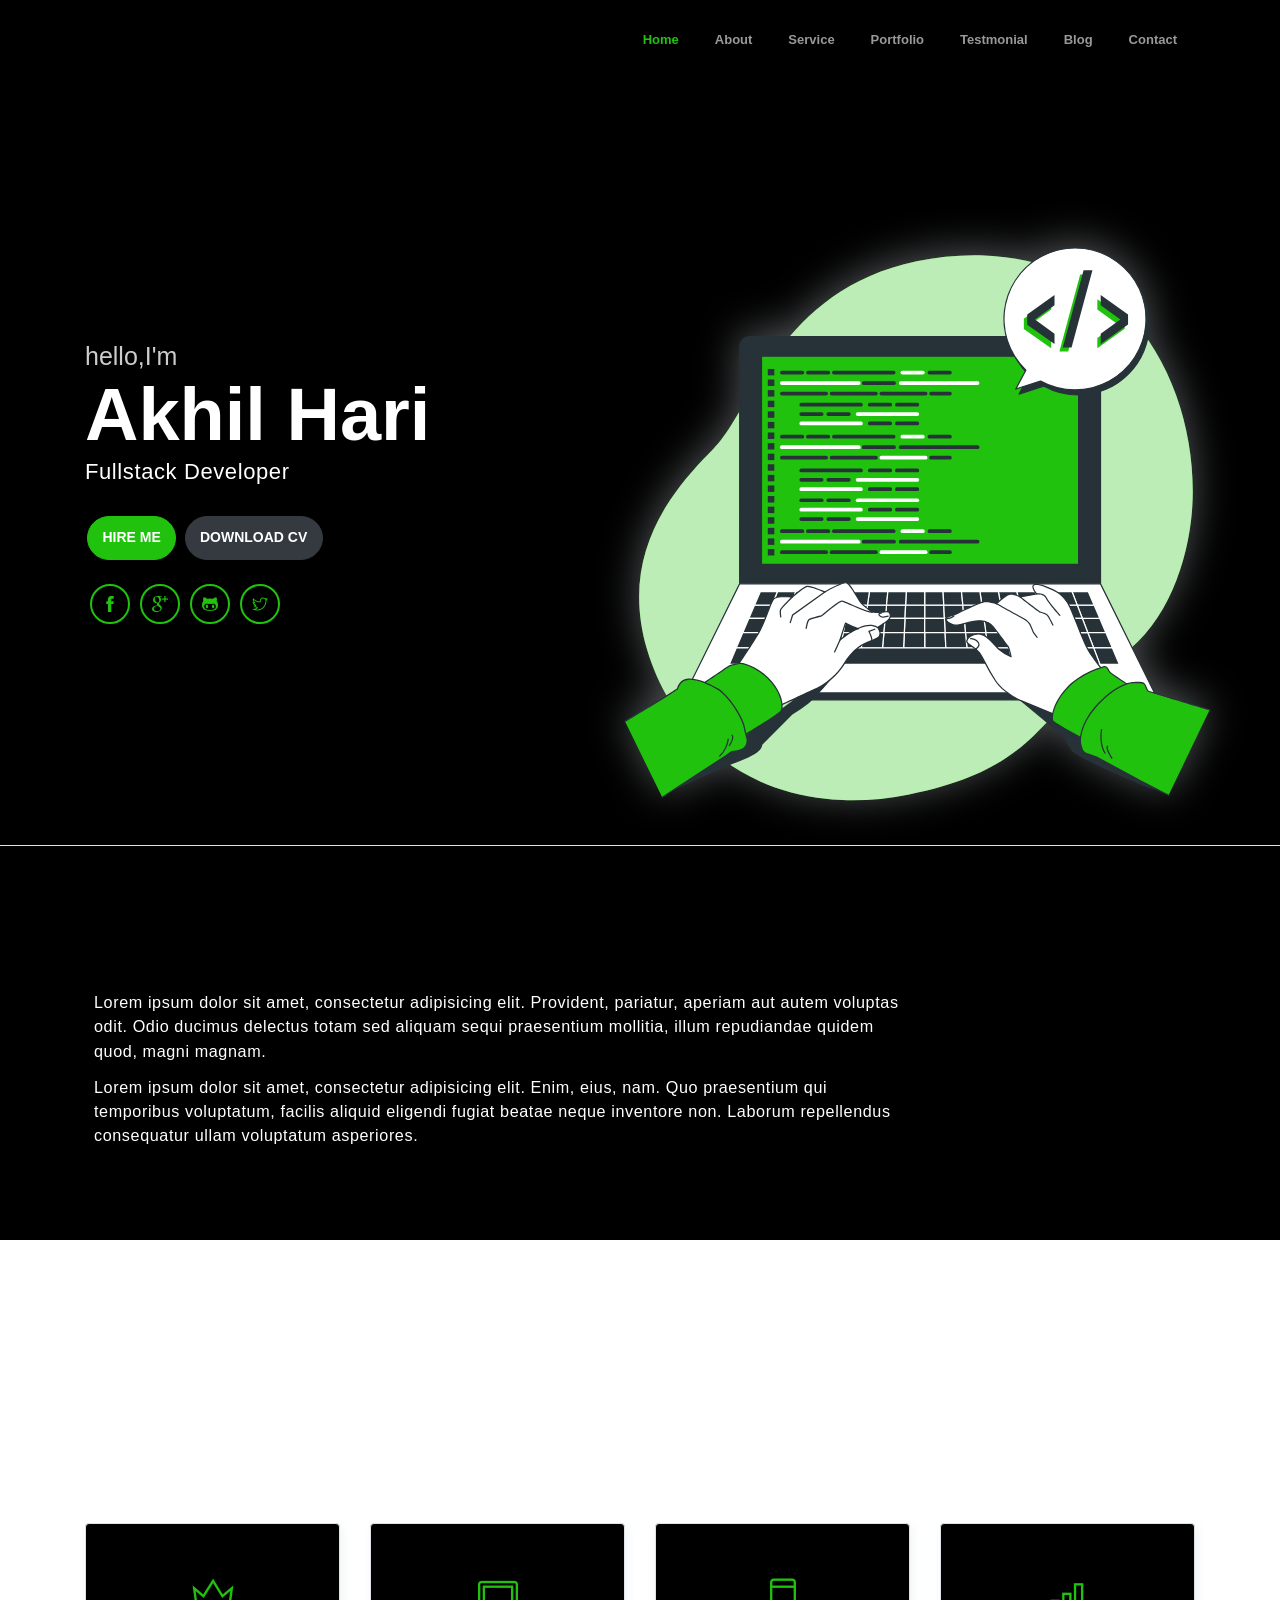
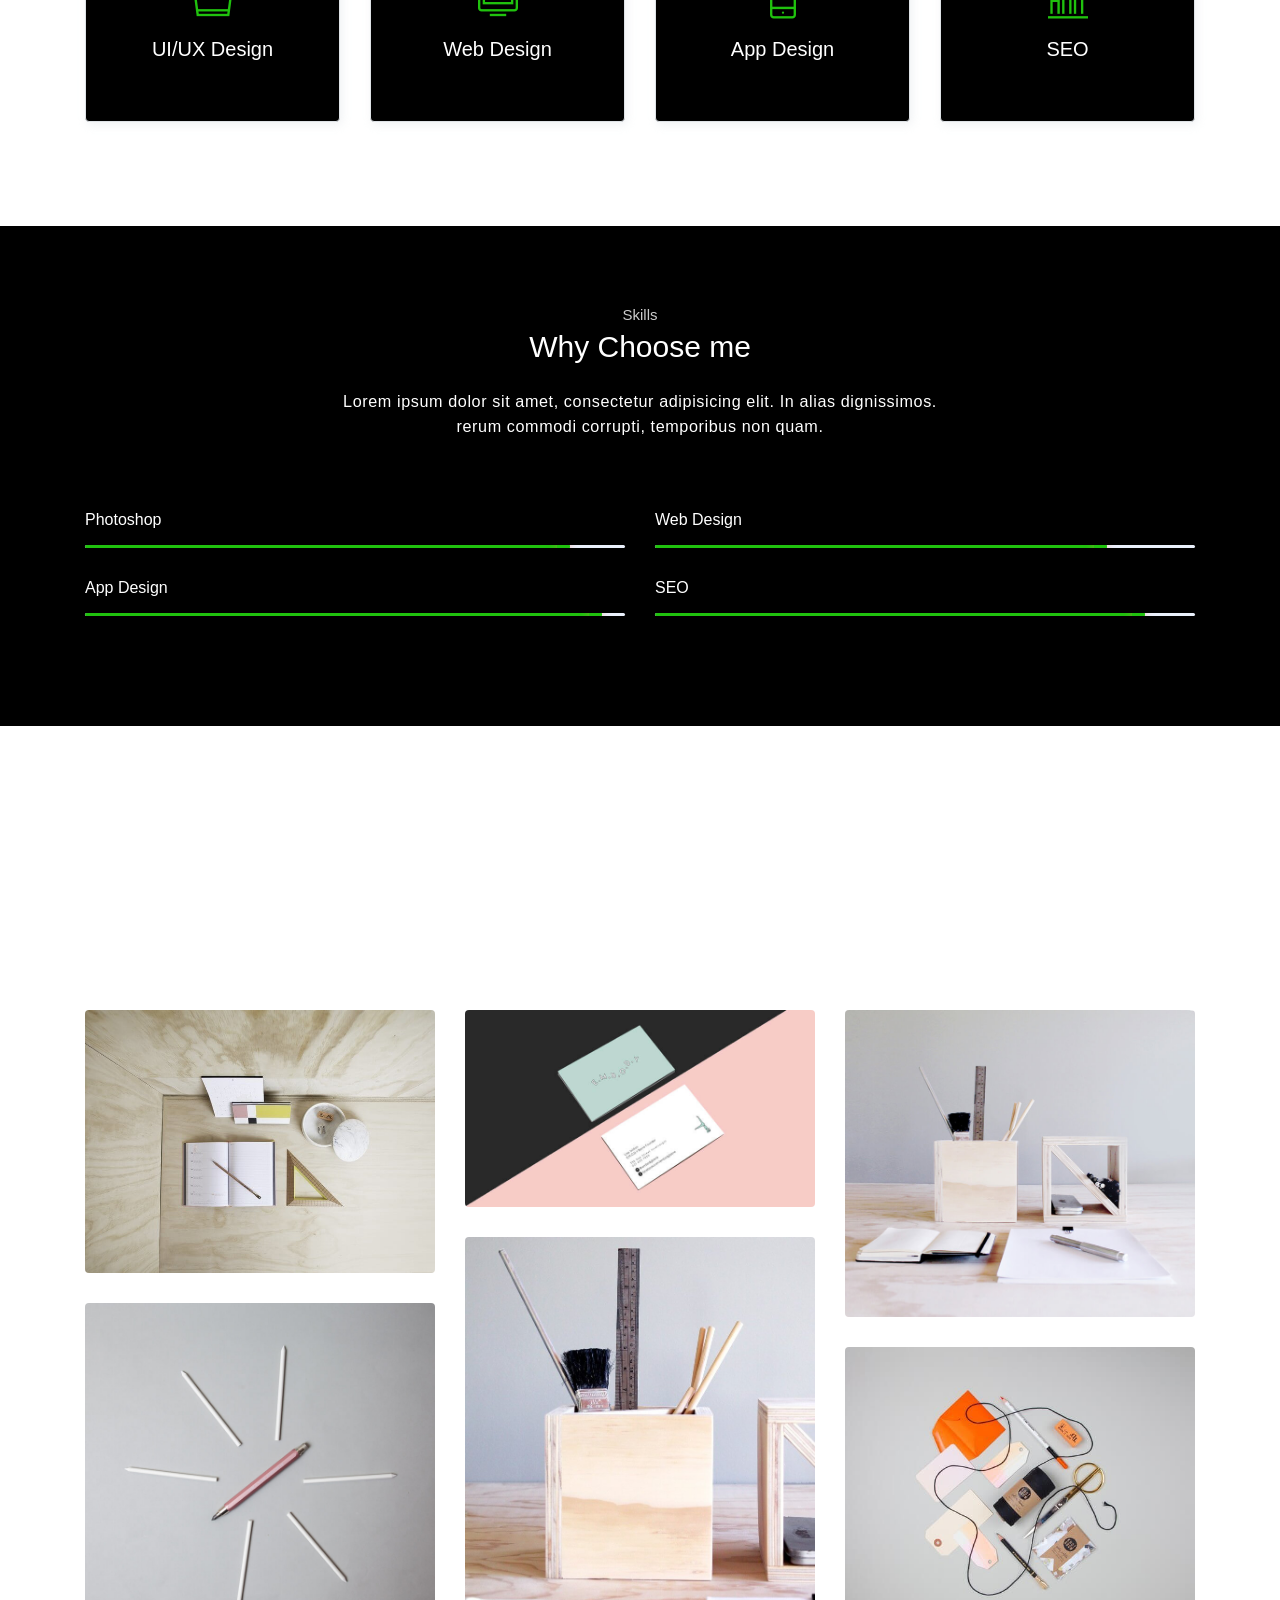
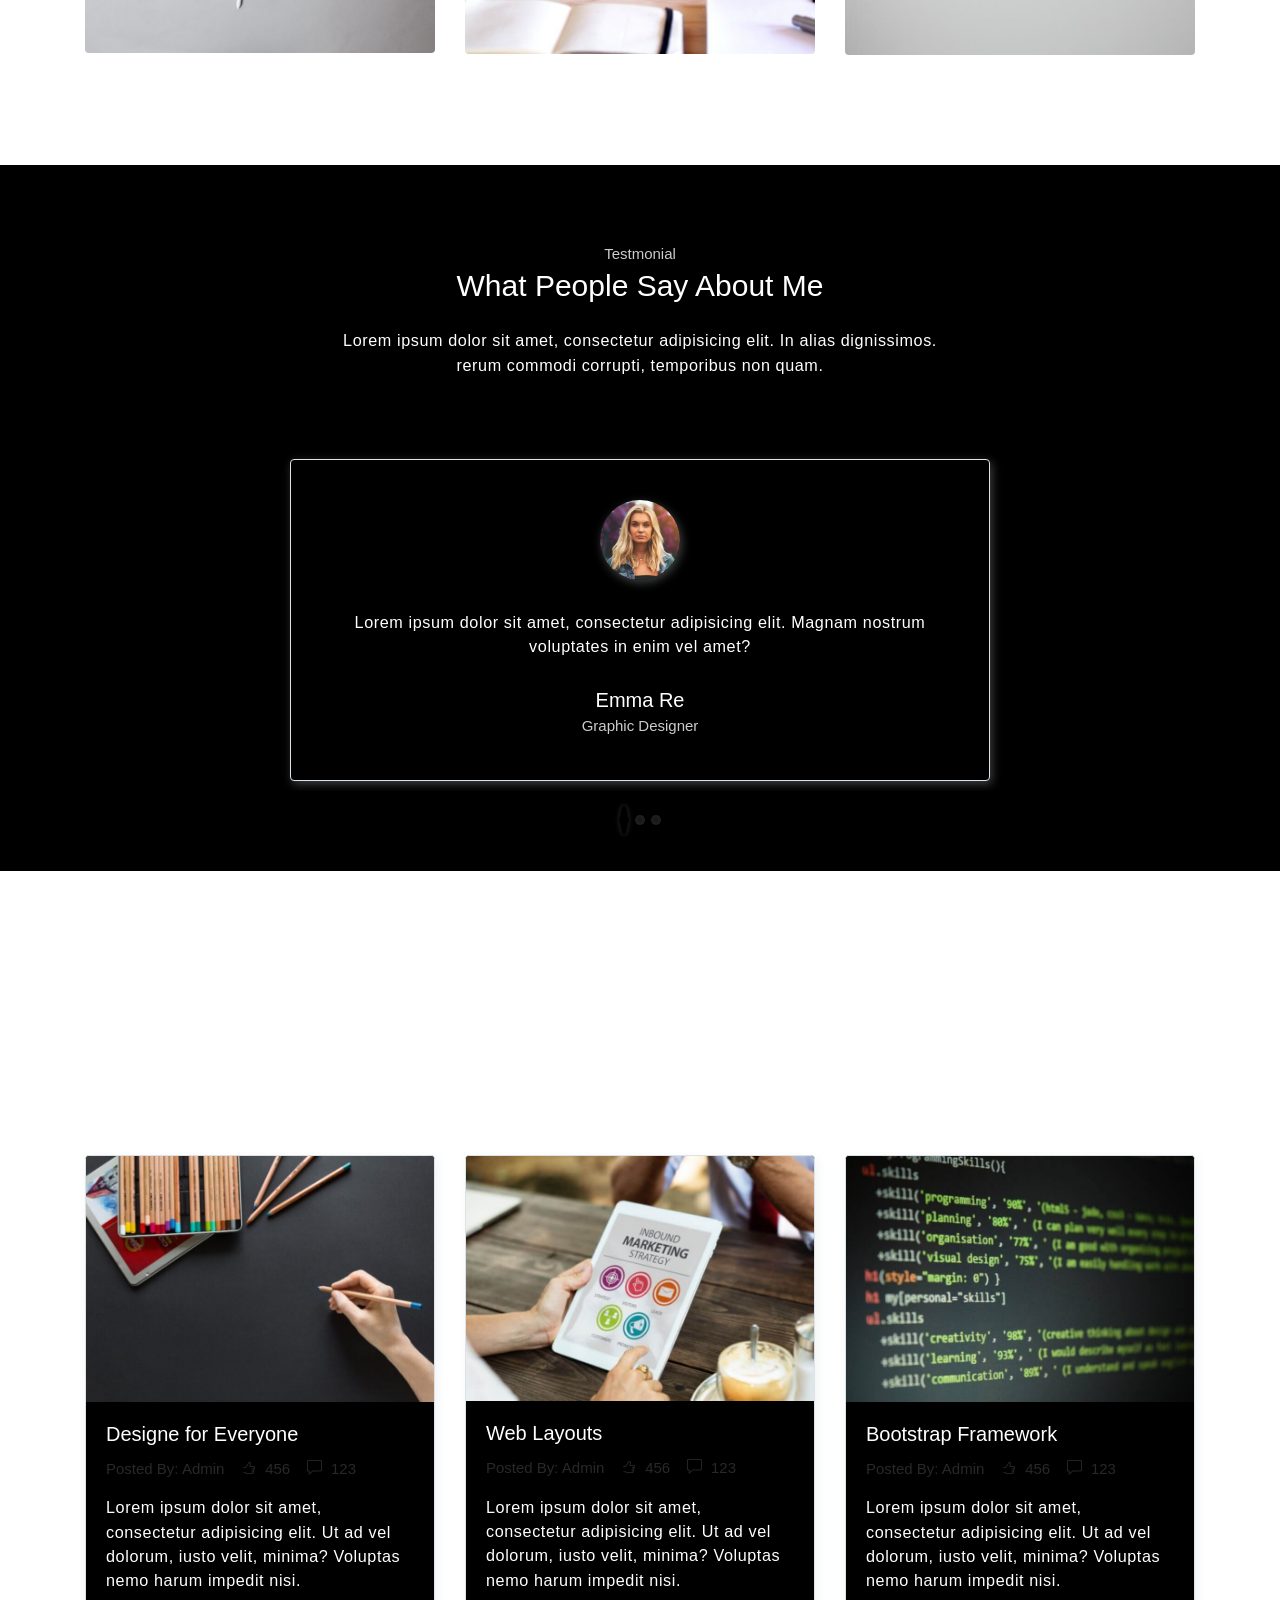
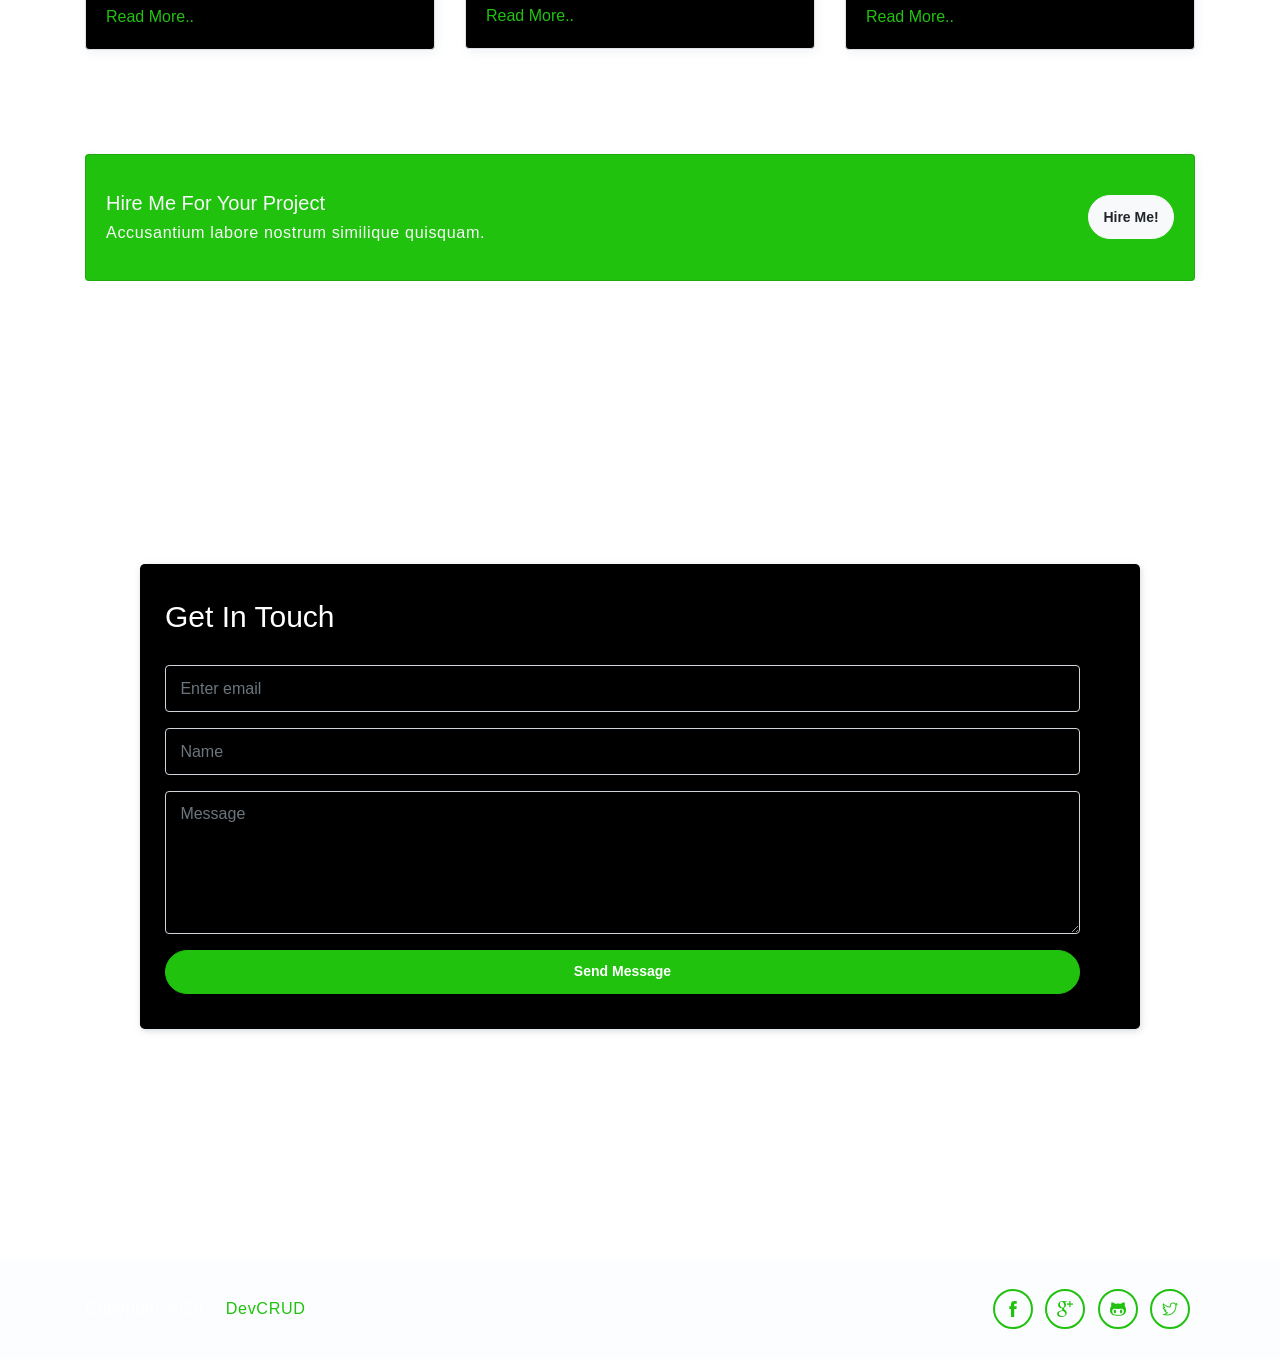
==== commit 08e07544: "portfolio" ====
--- a/index.html
+++ b/index.html
@@ -413,7 +413,7 @@
                             <input type="email" class="form-control" id="exampleInputEmail1" aria-describedby="emailHelp" placeholder="Enter email" required>
                         </div>
                         <div class="form-group">
-                            <input type="password" class="form-control" id="exampleInputPassword1" placeholder="Password" required>
+                            <input type="text" class="form-control" id="exampleInputPassword1" placeholder="Name" required>
                         </div>
                         <div class="form-group">
                             <textarea name="contact-message" id="" cols="30" rows="5" class="form-control" placeholder="Message"></textarea>
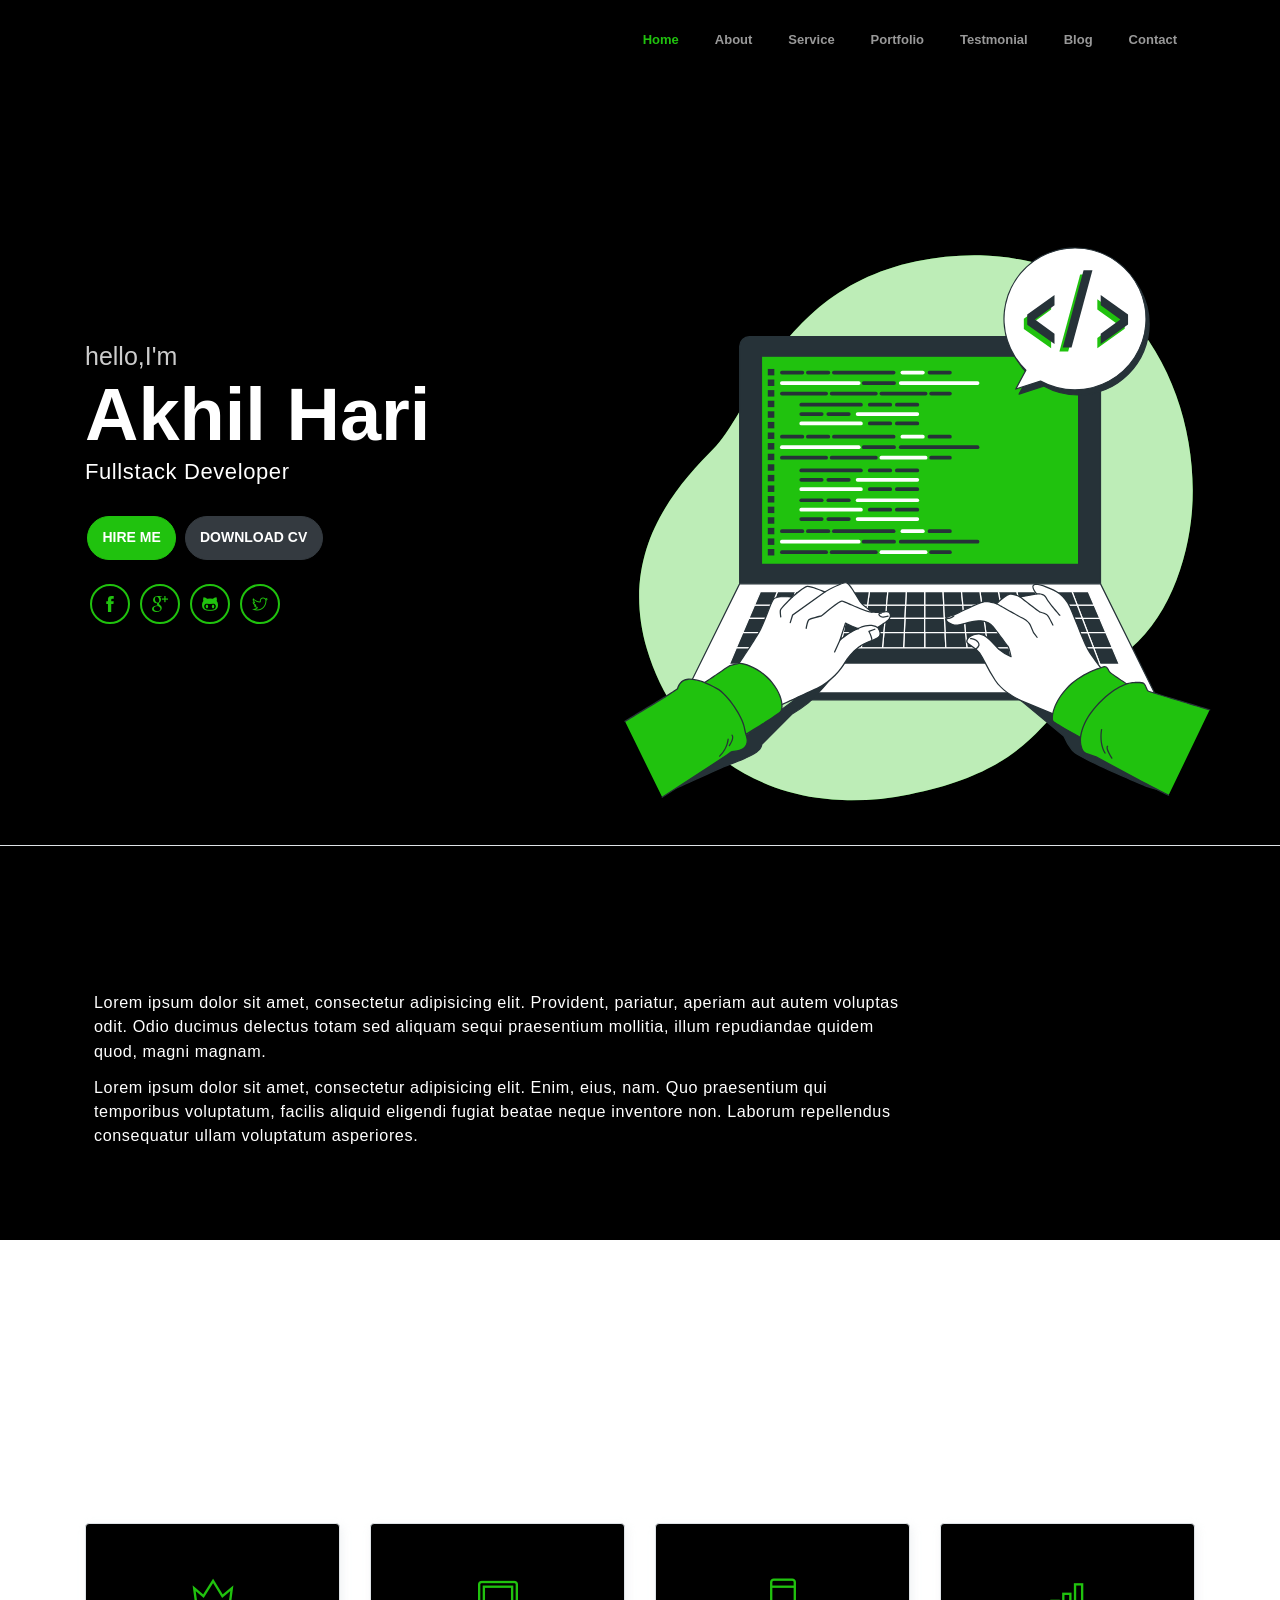
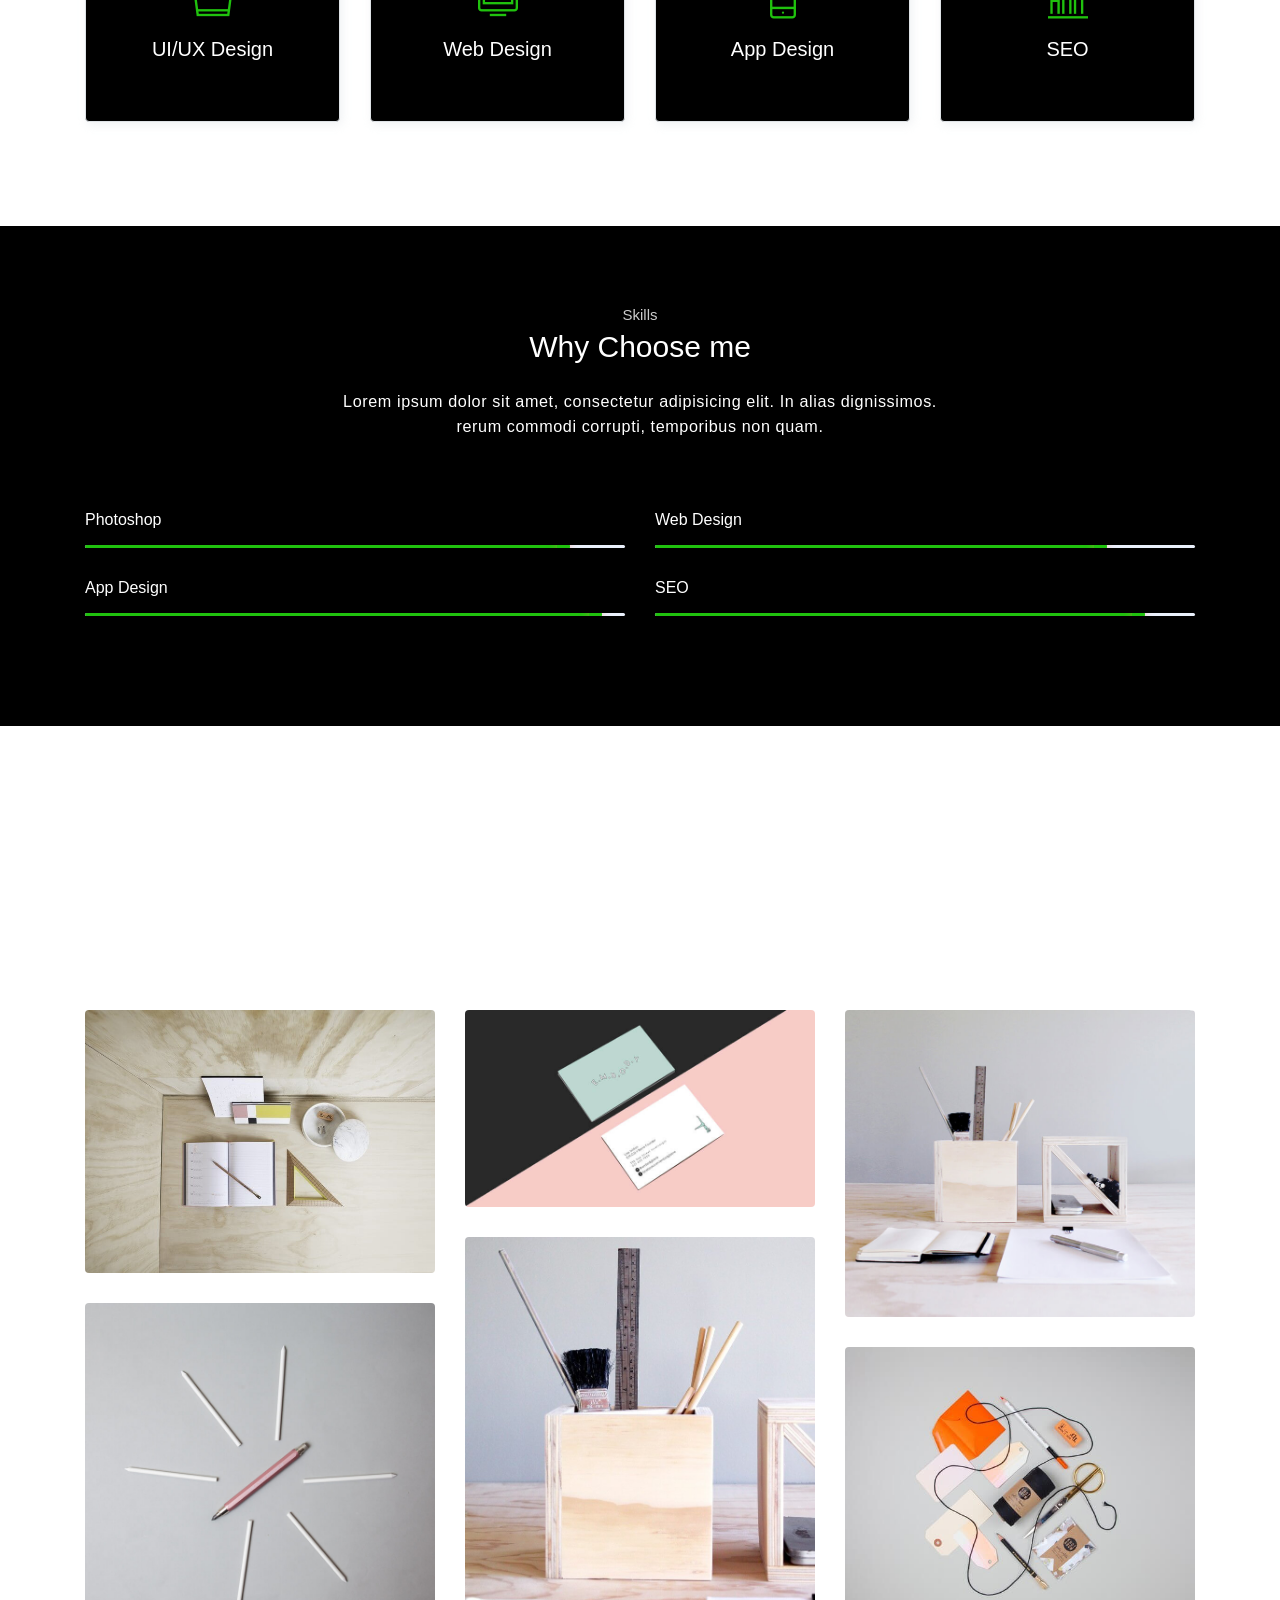
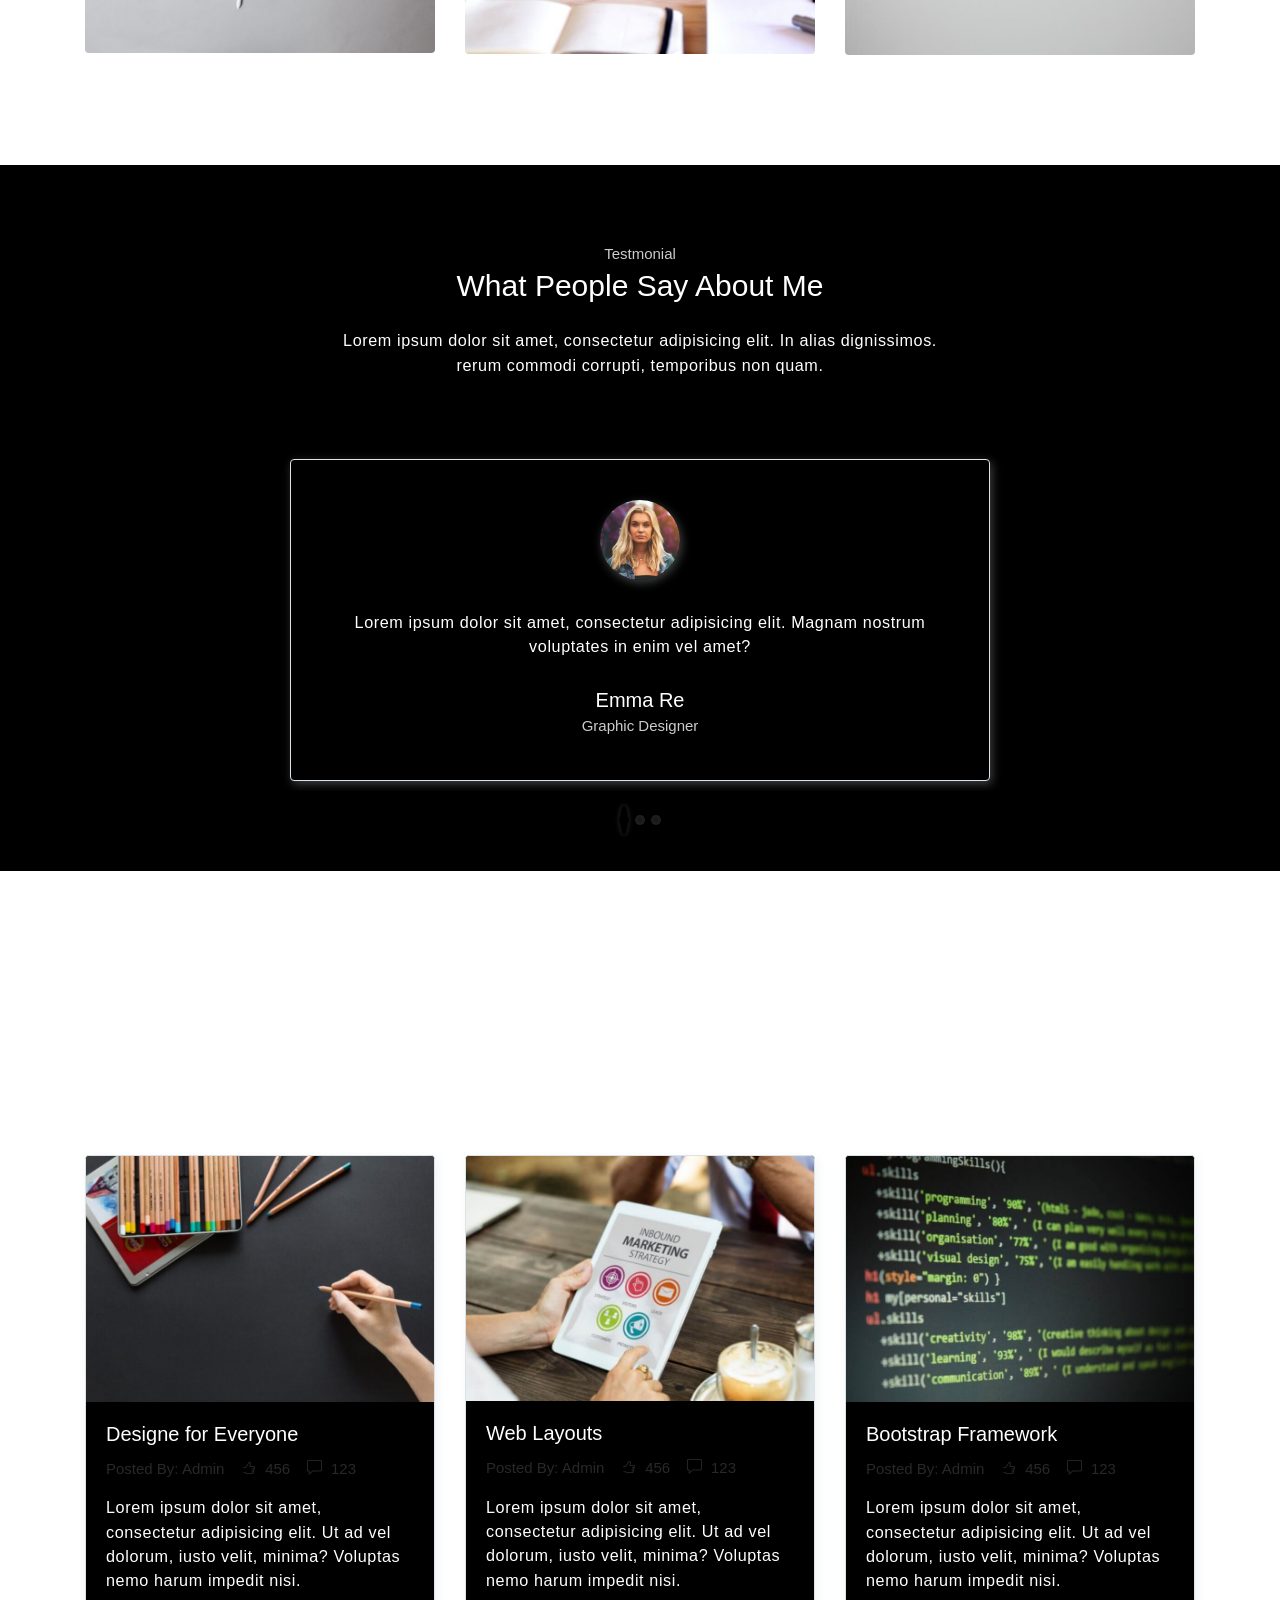
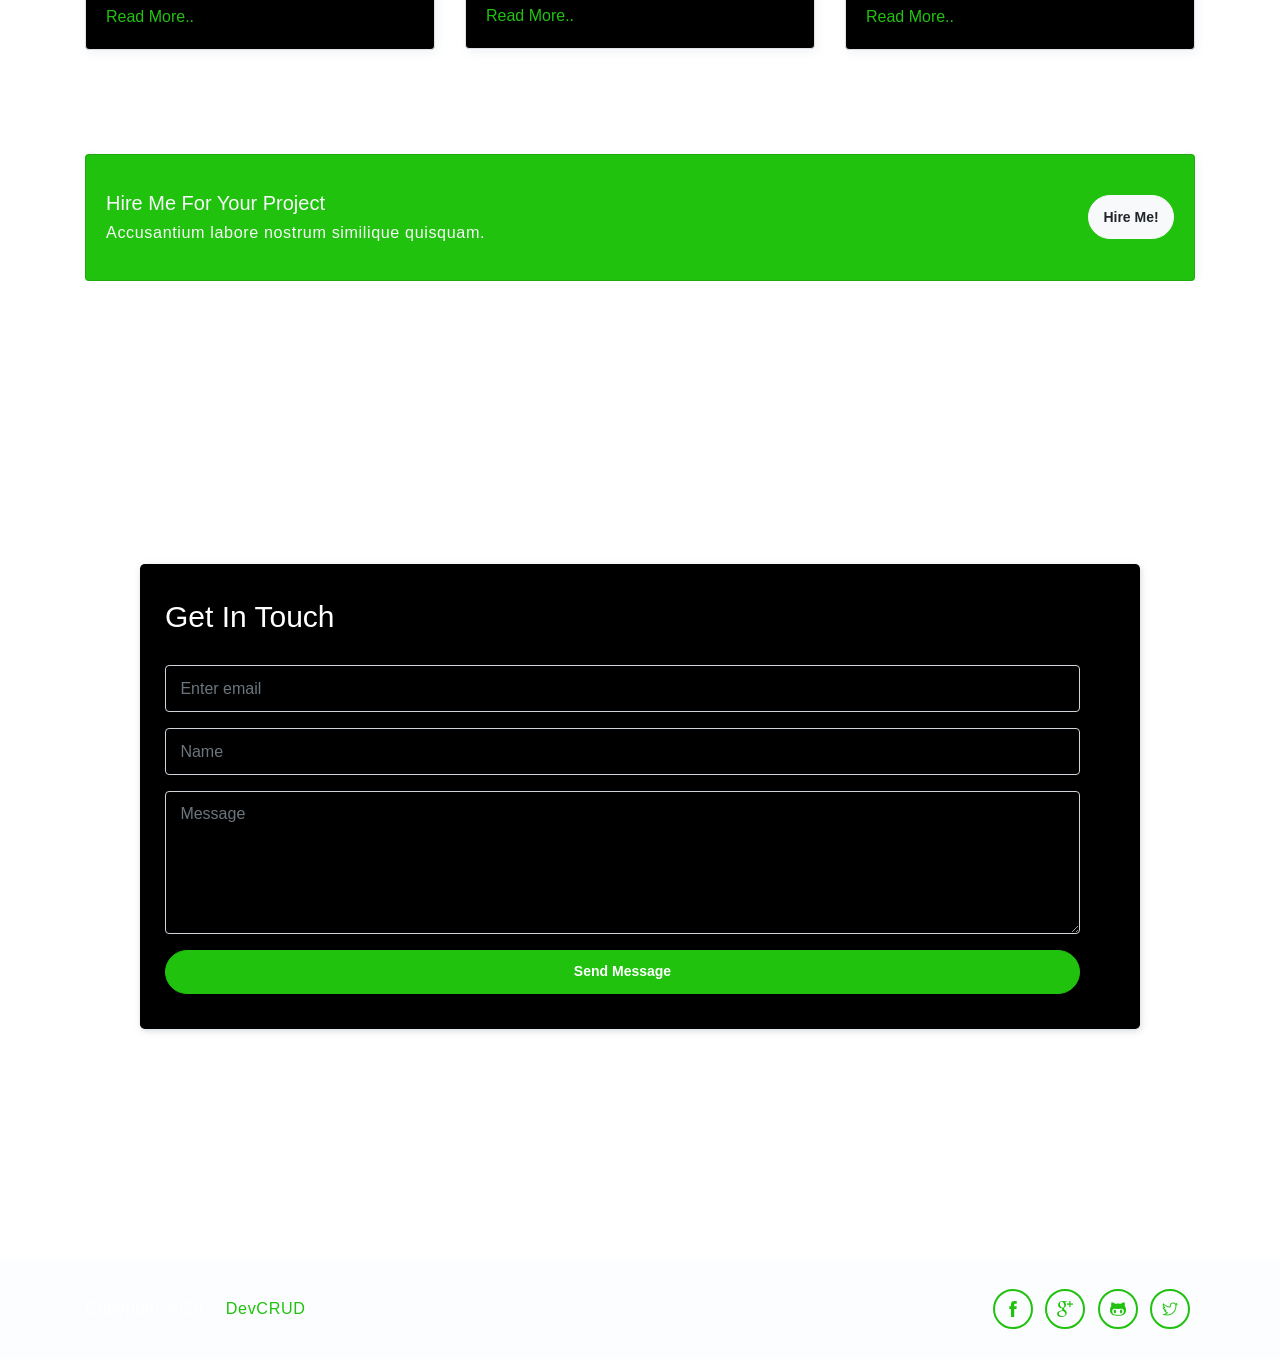
==== commit 57ba5f82: "title change" ====
--- a/index.html
+++ b/index.html
@@ -5,9 +5,10 @@
     <meta name="viewport" content="width=device-width, initial-scale=1, shrink-to-fit=no">
     <meta name="description" content="Start your development with Steller landing page.">
     <meta name="author" content="Devcrud">
-    <title>Steller Landing page | Free Bootstrap 4.1 landing page</title>
+    <title>Akhil Hari</title>
     <!-- font icons -->
     <link rel="stylesheet" href="assets/vendors/themify-icons/css/themify-icons.css">
+    <link rel="icon" type="image/x-icon" href="/favicon.ico">
     <!-- Bootstrap + Steller main styles -->
 	<link rel="stylesheet" href="assets/css/steller.css">
 </head>
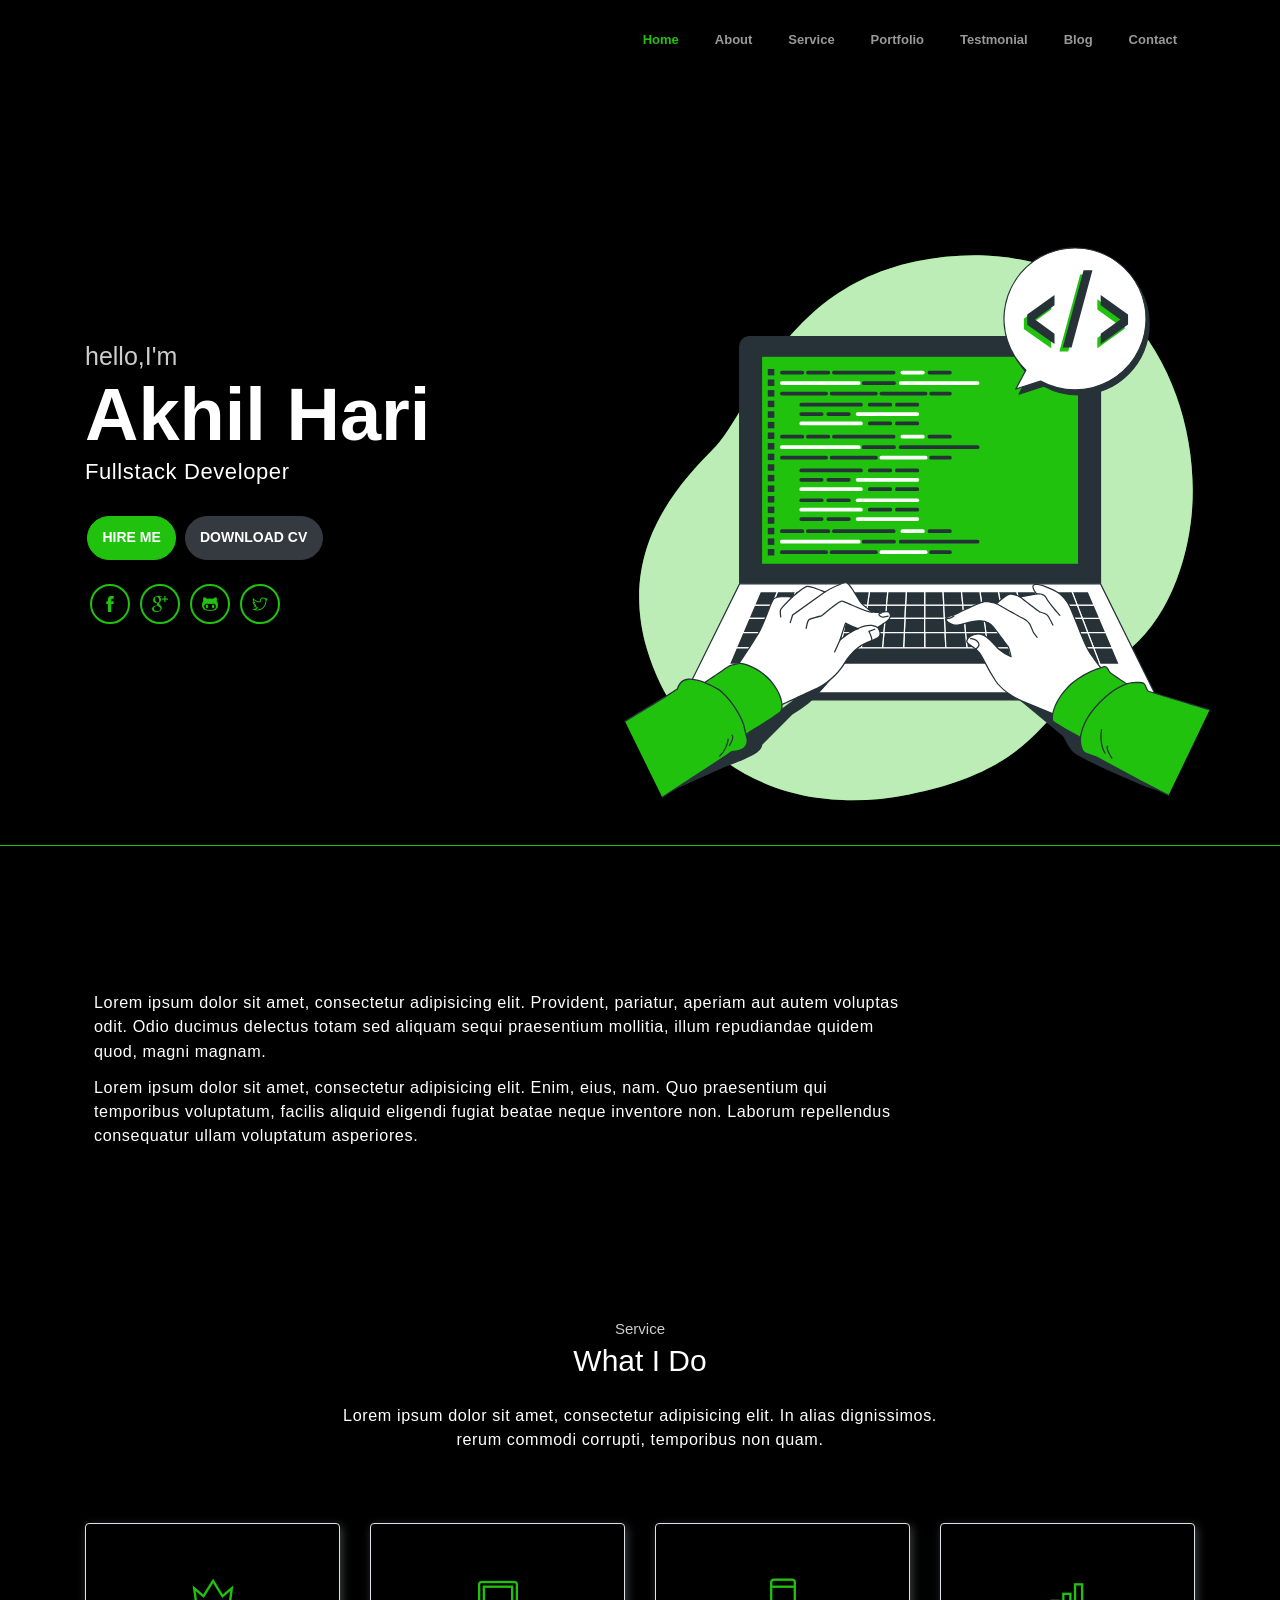
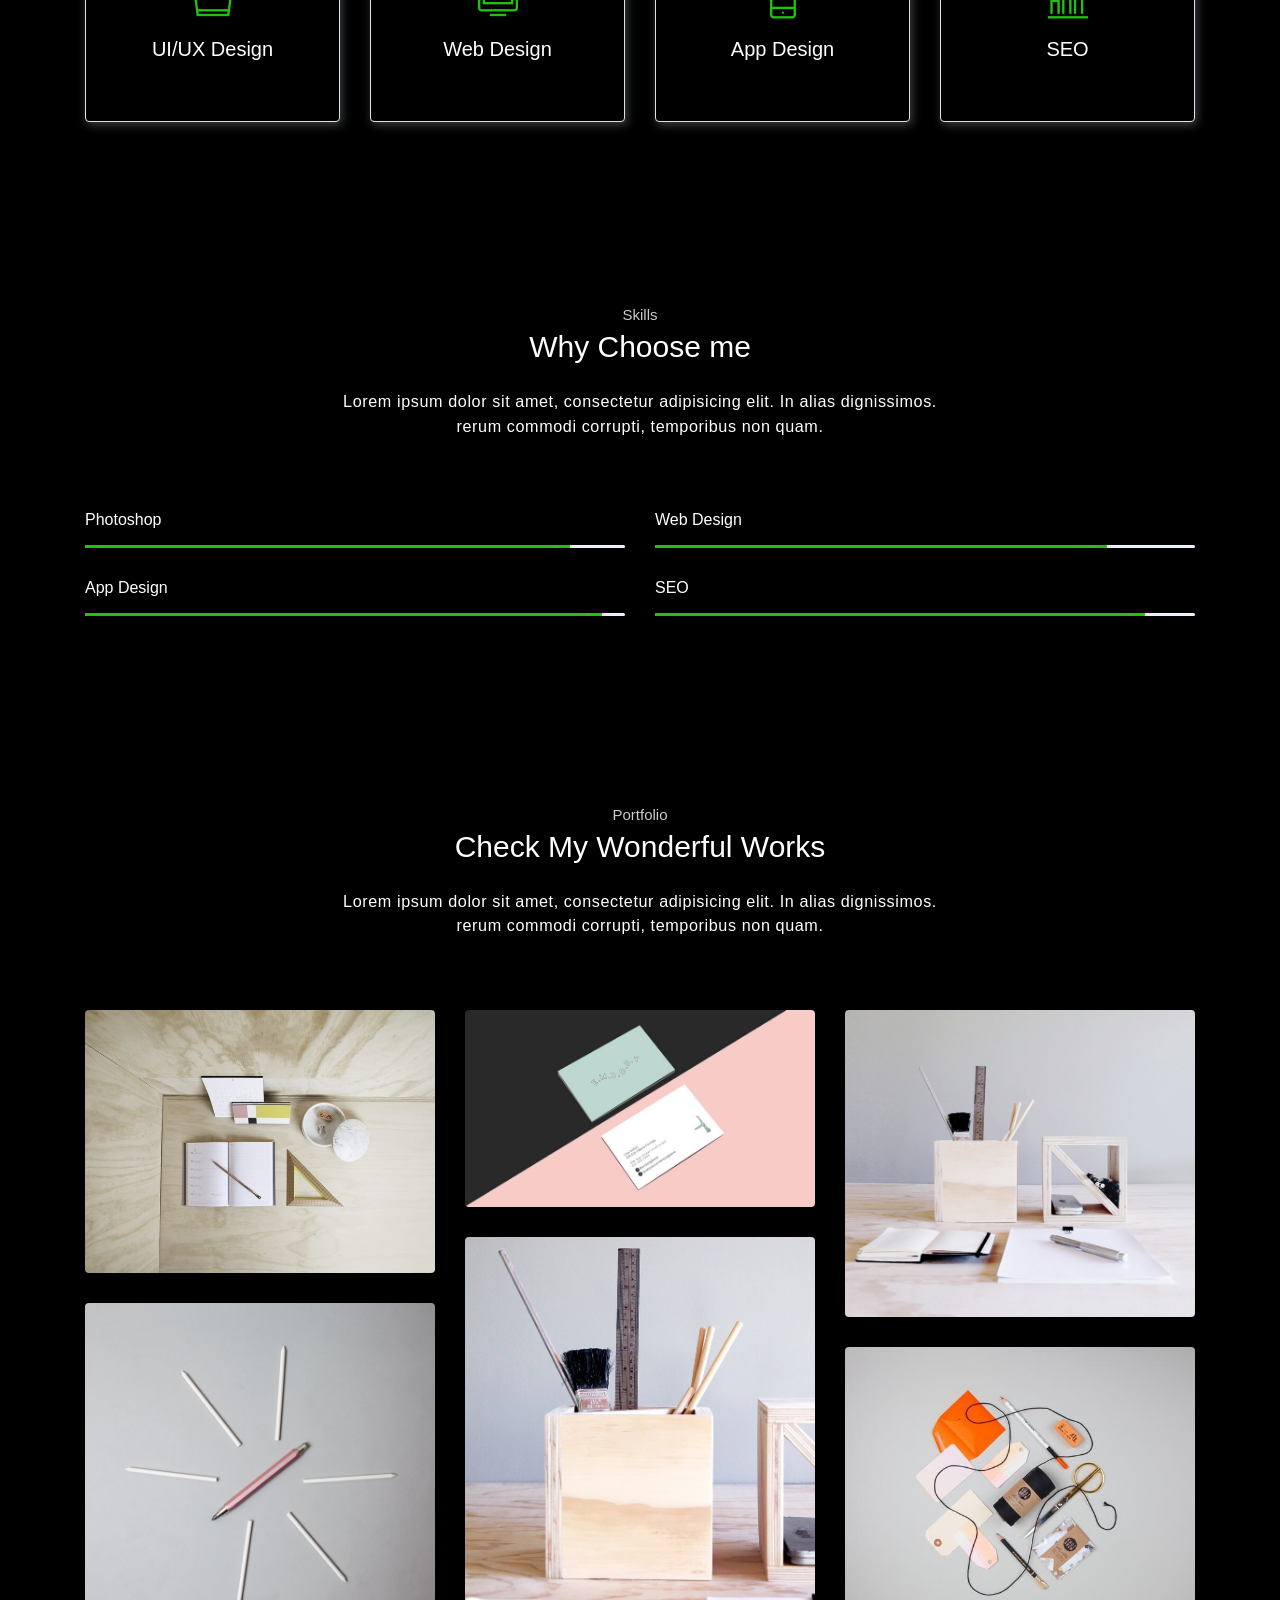
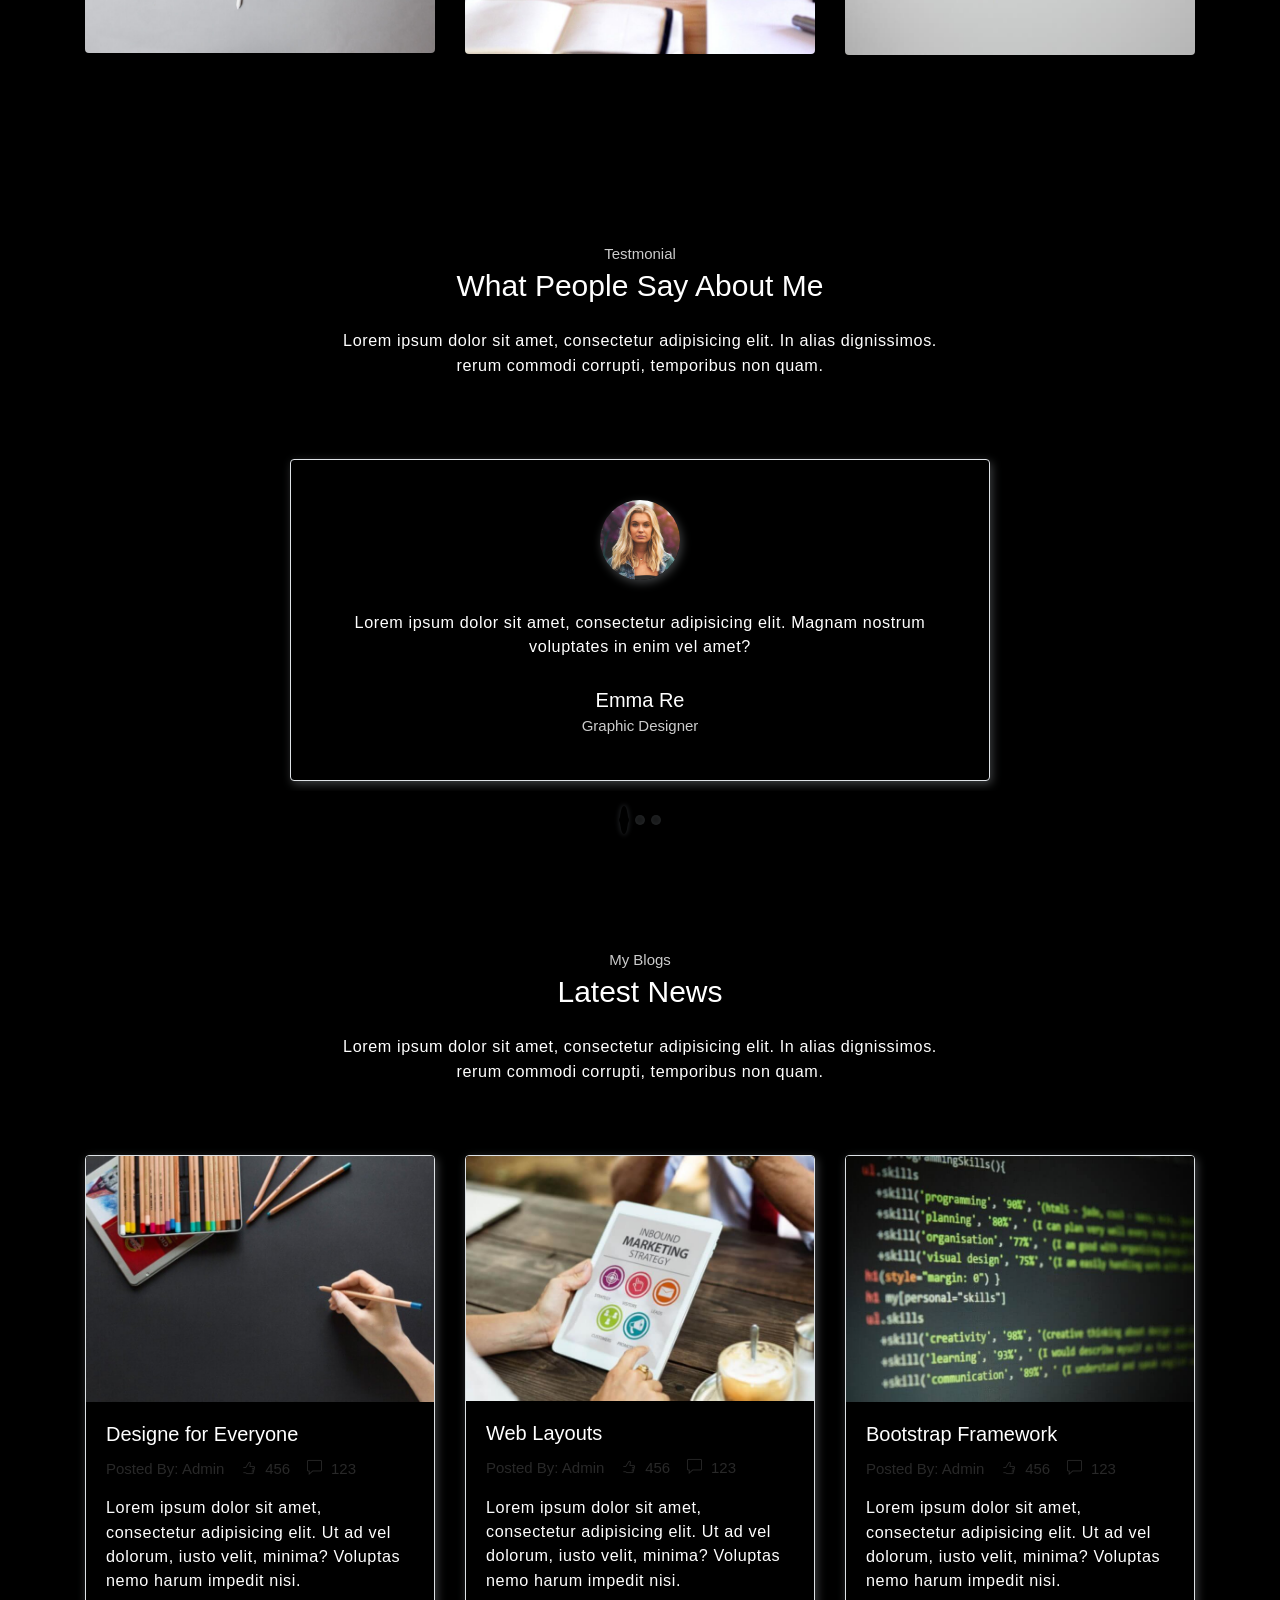
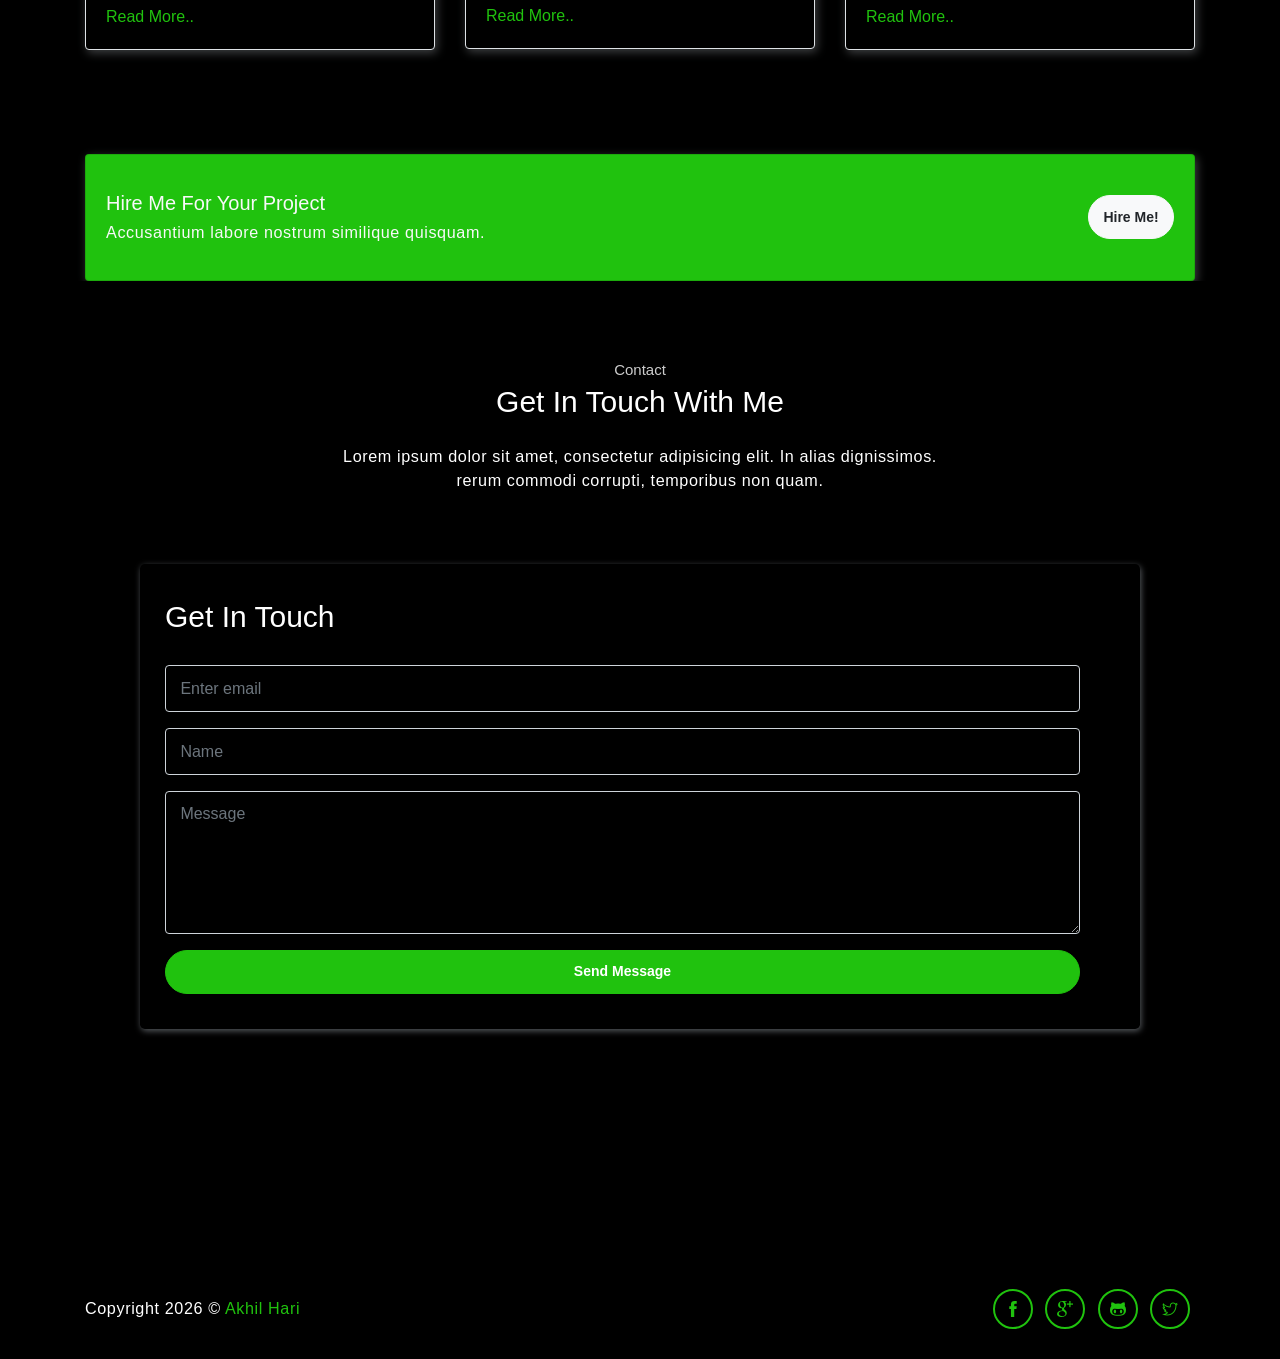
==== commit 0e1cf832: "color fix" ====
--- a/index.html
+++ b/index.html
@@ -448,7 +448,8 @@
             </div>
         </div>  
         <div id="map">
-            <iframe src="https://snazzymaps.com/embed/61257"></iframe>
+            <!-- <iframe src="https://snazzymaps.com/embed/61257"></iframe> -->
+             <div></div>
         </div>      
     </section>
     <!-- End of Contact Section -->
@@ -458,7 +459,7 @@
         <div class="container">
             <div class="row align-items-center">
                 <div class="col-sm-6">
-                    <p>Copyright <script>document.write(new Date().getFullYear())</script> &copy; <a href="http://www.devcrud.com" target="_blank">DevCRUD</a></p>
+                    <p>Copyright <script>document.write(new Date().getFullYear())</script> &copy; <a href="http://github.com/akhil-hari" target="_blank">Akhil Hari</a></p>
                 </div>
                 <div class="col-sm-6">
                     <div class="socials">
